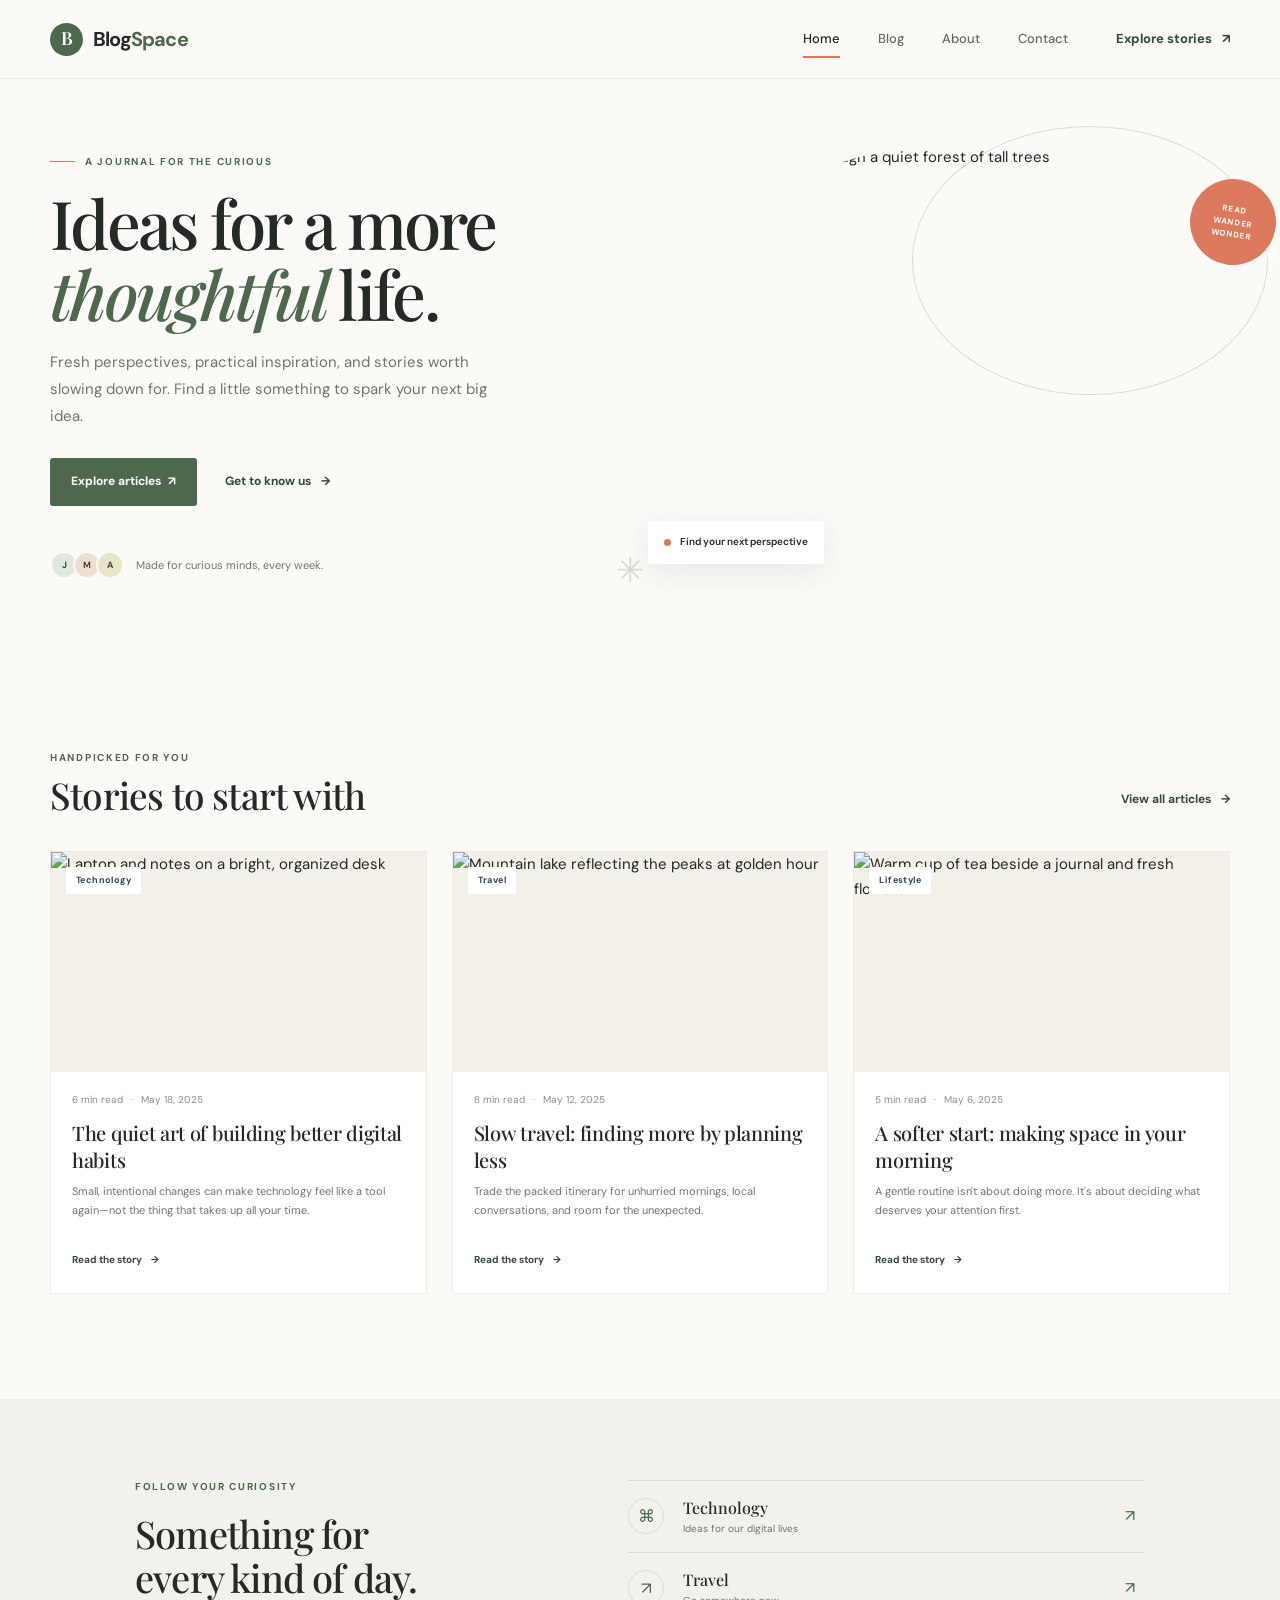
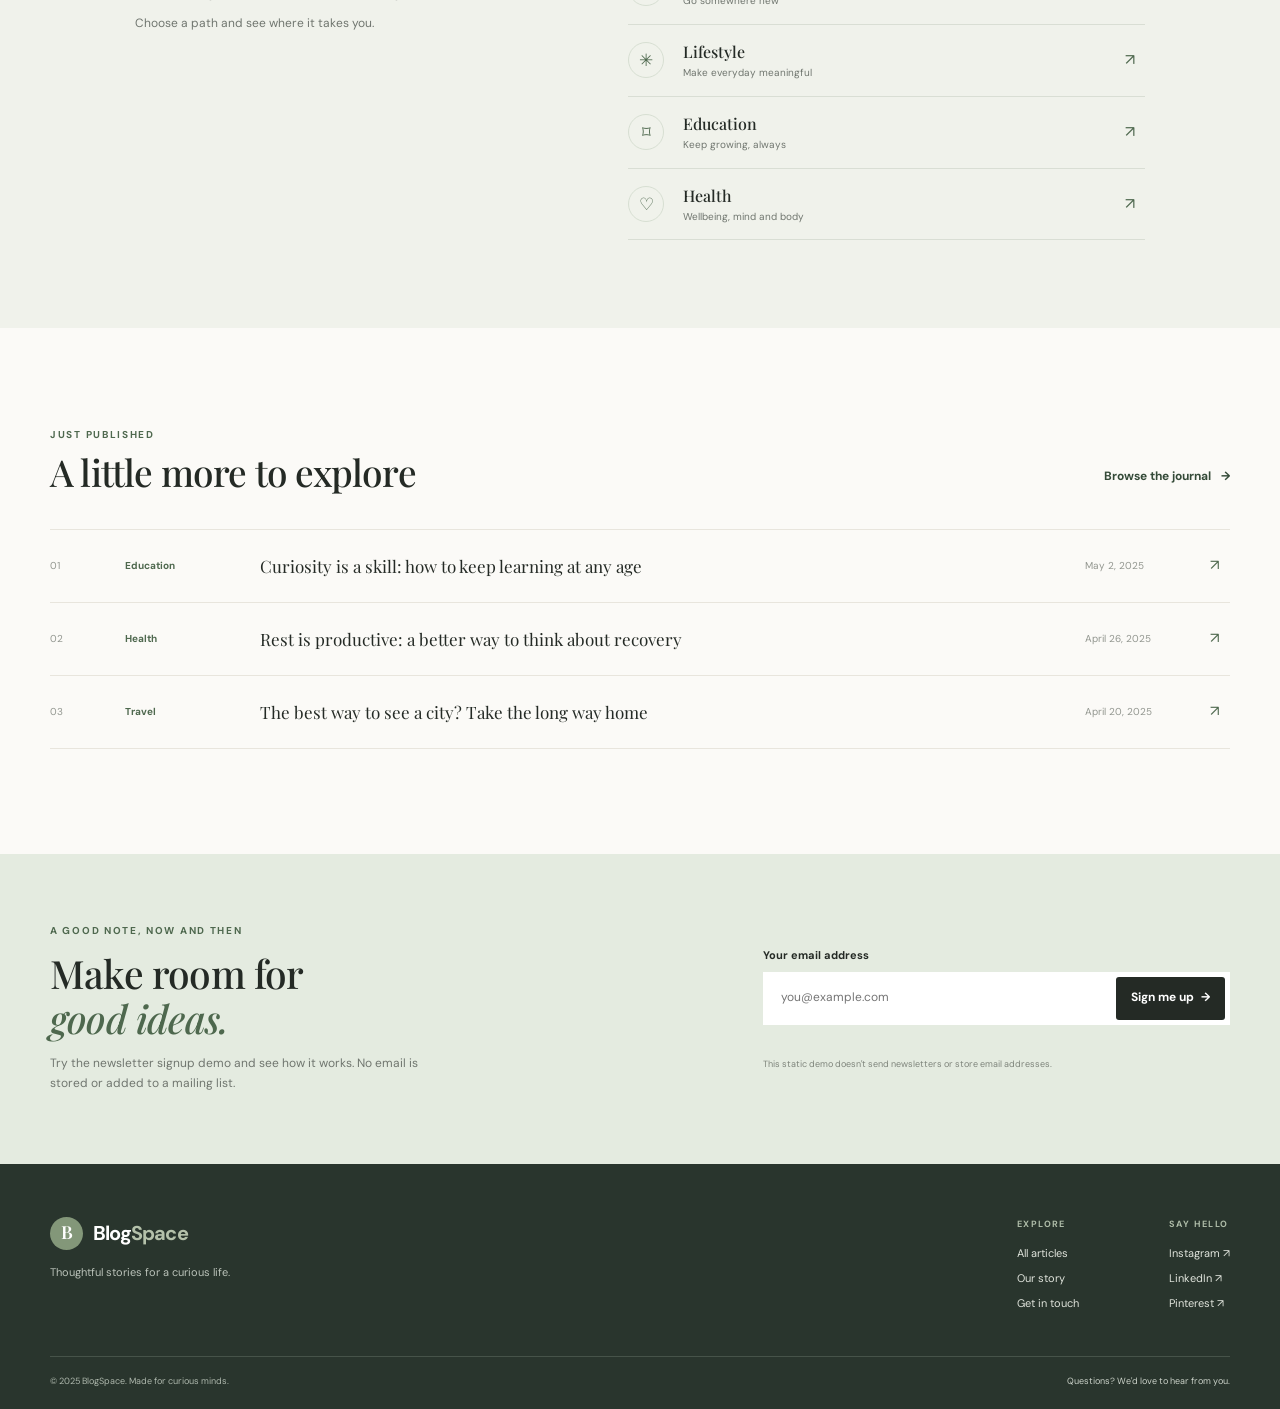
==== index.html @ 5f36a31c "Add files via upload" ====
<!DOCTYPE html>
<html lang="en">
<head>
  <meta charset="UTF-8">
  <meta name="viewport" content="width=device-width, initial-scale=1.0">
  <meta name="description" content="Thoughtful stories on technology, travel, wellbeing, and everyday life from BlogSpace.">
  <title>BlogSpace — Ideas for a curious life</title>
  <link rel="preconnect" href="https://fonts.googleapis.com">
  <link rel="preconnect" href="https://fonts.gstatic.com" crossorigin>
  <link href="https://fonts.googleapis.com/css2?family=DM+Sans:wght@400;500;600;700&family=Playfair+Display:wght@500;600;700&display=swap" rel="stylesheet">
  <link rel="stylesheet" href="style.css">
  <script src="script.js" defer></script>
</head>
<body>
  <a class="skip-link" href="#main-content">Skip to content</a>
  <header class="site-header">
    <div class="header-inner">
      <a class="brand" href="index.html" aria-label="BlogSpace home"><span class="brand-mark">B</span><span>Blog<span class="brand-accent">Space</span></span></a>
      <button class="menu-toggle" type="button" aria-expanded="false" aria-controls="primary-navigation" aria-label="Open navigation menu"><span></span><span></span><span></span></button>
      <nav class="primary-navigation" id="primary-navigation" aria-label="Main navigation">
        <a href="index.html" aria-current="page">Home</a><a href="blog.html">Blog</a><a href="about.html">About</a><a href="contact.html">Contact</a>
      </nav>
      <a class="header-cta" href="blog.html">Explore stories <span aria-hidden="true">↗</span></a>
    </div>
  </header>
  <main id="main-content">
    <section class="hero">
      <div class="hero-copy">
        <p class="eyebrow"><span class="eyebrow-line"></span> A journal for the curious</p>
        <h1>Ideas for a more <em>thoughtful</em> life.</h1>
        <p class="hero-description">Fresh perspectives, practical inspiration, and stories worth slowing down for. Find a little something to spark your next big idea.</p>
        <div class="hero-actions"><a class="button button-primary" href="blog.html">Explore articles <span aria-hidden="true">↗</span></a><a class="text-link" href="about.html">Get to know us <span aria-hidden="true">→</span></a></div>
        <div class="hero-note"><div class="avatar-stack" aria-hidden="true"><span>J</span><span>M</span><span>A</span></div><span>Made for curious minds, every week.</span></div>
      </div>
      <div class="hero-art">
        <img src="https://images.unsplash.com/photo-1441974231531-c6227db76b6e?auto=format&fit=crop&w=1100&q=85" alt="Sunlight filtering through a quiet forest of tall trees">
        <div class="hero-image-label"><span class="label-dot"></span> Find your next perspective</div>
        <div class="hero-stamp" aria-hidden="true">READ<br>WANDER<br>WONDER<span>✳</span></div>
      </div>
      <span class="hero-decoration" aria-hidden="true">✳</span>
    </section>

    <section class="section section-featured">
      <div class="section-heading"><div><p class="eyebrow">Handpicked for you</p><h2>Stories to start with</h2></div><a class="text-link" href="blog.html">View all articles <span aria-hidden="true">→</span></a></div>
      <div class="article-grid featured-grid">
        <article class="article-card">
          <a class="card-image" href="blog.html#small-steps"><img src="https://images.unsplash.com/photo-1498050108023-c5249f4df085?auto=format&fit=crop&w=900&q=80" alt="Laptop and notes on a bright, organized desk"><span class="category-tag">Technology</span></a>
          <div class="card-content"><p class="card-meta">6 min read <span>·</span> May 18, 2025</p><h3><a href="blog.html#small-steps">The quiet art of building better digital habits</a></h3><p>Small, intentional changes can make technology feel like a tool again—not the thing that takes up all your time.</p><a class="card-link" href="blog.html#small-steps">Read the story <span aria-hidden="true">→</span></a></div>
        </article>
        <article class="article-card">
          <a class="card-image" href="blog.html#slow-travel"><img src="https://images.unsplash.com/photo-1470770841072-f978cf4d019e?auto=format&fit=crop&w=900&q=80" alt="Mountain lake reflecting the peaks at golden hour"><span class="category-tag">Travel</span></a>
          <div class="card-content"><p class="card-meta">8 min read <span>·</span> May 12, 2025</p><h3><a href="blog.html#slow-travel">Slow travel: finding more by planning less</a></h3><p>Trade the packed itinerary for unhurried mornings, local conversations, and room for the unexpected.</p><a class="card-link" href="blog.html#slow-travel">Read the story <span aria-hidden="true">→</span></a></div>
        </article>
        <article class="article-card">
          <a class="card-image" href="blog.html#morning-ritual"><img src="https://images.unsplash.com/photo-1499209974431-9dddcece7f88?auto=format&fit=crop&w=900&q=80" alt="Warm cup of tea beside a journal and fresh flowers"><span class="category-tag">Lifestyle</span></a>
          <div class="card-content"><p class="card-meta">5 min read <span>·</span> May 6, 2025</p><h3><a href="blog.html#morning-ritual">A softer start: making space in your morning</a></h3><p>A gentle routine isn't about doing more. It's about deciding what deserves your attention first.</p><a class="card-link" href="blog.html#morning-ritual">Read the story <span aria-hidden="true">→</span></a></div>
        </article>
      </div>
    </section>

    <section class="category-band">
      <div class="category-band-inner"><div class="category-intro"><p class="eyebrow">Follow your curiosity</p><h2>Something for<br>every kind of day.</h2><p>Choose a path and see where it takes you.</p></div>
        <div class="category-list">
          <a href="blog.html?category=Technology" class="category-item"><span class="category-icon">⌘</span><span><strong>Technology</strong><small>Ideas for our digital lives</small></span><span class="category-arrow">↗</span></a>
          <a href="blog.html?category=Travel" class="category-item"><span class="category-icon">↗</span><span><strong>Travel</strong><small>Go somewhere new</small></span><span class="category-arrow">↗</span></a>
          <a href="blog.html?category=Lifestyle" class="category-item"><span class="category-icon">✳</span><span><strong>Lifestyle</strong><small>Make everyday meaningful</small></span><span class="category-arrow">↗</span></a>
          <a href="blog.html?category=Education" class="category-item"><span class="category-icon">⌑</span><span><strong>Education</strong><small>Keep growing, always</small></span><span class="category-arrow">↗</span></a>
          <a href="blog.html?category=Health" class="category-item"><span class="category-icon">♡</span><span><strong>Health</strong><small>Wellbeing, mind and body</small></span><span class="category-arrow">↗</span></a>
        </div>
      </div>
    </section>

    <section class="section section-recent">
      <div class="section-heading"><div><p class="eyebrow">Just published</p><h2>A little more to explore</h2></div><a class="text-link" href="blog.html">Browse the journal <span aria-hidden="true">→</span></a></div>
      <div class="recent-list">
        <a class="recent-row" href="blog.html#learning-anywhere"><span class="recent-number">01</span><span class="recent-category">Education</span><span class="recent-title">Curiosity is a skill: how to keep learning at any age</span><span class="recent-date">May 2, 2025</span><span class="recent-arrow">↗</span></a>
        <a class="recent-row" href="blog.html#rest-reset"><span class="recent-number">02</span><span class="recent-category">Health</span><span class="recent-title">Rest is productive: a better way to think about recovery</span><span class="recent-date">April 26, 2025</span><span class="recent-arrow">↗</span></a>
        <a class="recent-row" href="blog.html#city-walk"><span class="recent-number">03</span><span class="recent-category">Travel</span><span class="recent-title">The best way to see a city? Take the long way home</span><span class="recent-date">April 20, 2025</span><span class="recent-arrow">↗</span></a>
      </div>
    </section>

    <section class="newsletter-section">
      <div class="newsletter-copy"><p class="eyebrow">A good note, now and then</p><h2>Make room for<br><em>good ideas.</em></h2><p>Try the newsletter signup demo and see how it works. No email is stored or added to a mailing list.</p></div>
      <form class="newsletter-form" novalidate>
        <label for="newsletter-email">Your email address</label>
        <div class="newsletter-input-wrap"><input type="email" id="newsletter-email" name="email" placeholder="you@example.com" required autocomplete="email"><button class="button button-dark" type="submit">Sign me up <span aria-hidden="true">→</span></button></div>
        <p class="form-feedback" aria-live="polite"></p><small>This static demo doesn't send newsletters or store email addresses.</small>
      </form>
    </section>
  </main>
  <footer class="site-footer"><div class="footer-main"><div class="footer-brand"><a class="brand brand-light" href="index.html"><span class="brand-mark">B</span><span>Blog<span class="brand-accent">Space</span></span></a><p>Thoughtful stories for a curious life.</p></div><div class="footer-links"><div><h2>Explore</h2><a href="blog.html">All articles</a><a href="about.html">Our story</a><a href="contact.html">Get in touch</a></div><div><h2>Say hello</h2><a href="https://www.instagram.com/" target="_blank" rel="noopener noreferrer">Instagram ↗</a><a href="https://www.linkedin.com/" target="_blank" rel="noopener noreferrer">LinkedIn ↗</a><a href="https://www.pinterest.com/" target="_blank" rel="noopener noreferrer">Pinterest ↗</a></div></div></div><div class="footer-bottom"><span>© 2025 BlogSpace. Made for curious minds.</span><a href="contact.html">Questions? We'd love to hear from you.</a></div></footer>
</body>
</html>
---- style.css ----
/* BlogSpace editorial design system */
:root {
  --ink: #242a25;
  --muted: #70766f;
  --paper: #fbfaf7;
  --cream: #f3f0e9;
  --sage: #dfe8dc;
  --green: #4e684e;
  --green-dark: #344a38;
  --coral: #dd795d;
  --line: #e8e5dd;
  --serif: "Playfair Display", Georgia, serif;
  --sans: "DM Sans", Arial, sans-serif;
  --content: 1180px;
}

* { box-sizing: border-box; }
html { scroll-behavior: smooth; scroll-padding-top: 90px; }
body { margin: 0; background: var(--paper); color: var(--ink); font-family: var(--sans); font-size: 15px; line-height: 1.65; -webkit-font-smoothing: antialiased; }
img { display: block; max-width: 100%; }
a { color: inherit; text-decoration: none; }
button, input, textarea { font: inherit; }
button, a { -webkit-tap-highlight-color: transparent; }
a:focus-visible, button:focus-visible, input:focus-visible, textarea:focus-visible { outline: 3px solid #d88668; outline-offset: 4px; }
.skip-link { position: absolute; z-index: 20; top: 8px; left: 8px; padding: 10px 14px; transform: translateY(-160%); border-radius: 4px; background: var(--ink); color: #fff; }
.skip-link:focus { transform: translateY(0); }
.visually-hidden { position: absolute; width: 1px; height: 1px; padding: 0; margin: -1px; overflow: hidden; clip: rect(0,0,0,0); white-space: nowrap; border: 0; }

.site-header { position: sticky; z-index: 10; top: 0; border-bottom: 1px solid rgba(36,42,37,.07); background: rgba(251,250,247,.96); backdrop-filter: blur(12px); }
.header-inner { width: min(var(--content), calc(100% - 64px)); height: 78px; margin: auto; display: flex; align-items: center; justify-content: space-between; }
.brand { display: inline-flex; align-items: center; gap: 10px; font-size: 20px; font-weight: 700; letter-spacing: -.8px; }
.brand-mark { display: grid; width: 33px; height: 33px; place-items: center; border-radius: 50%; background: var(--green); color: #fff; font-family: var(--serif); font-size: 18px; font-weight: 600; }
.brand-accent { color: var(--green); }
.primary-navigation { display: flex; align-items: center; gap: 38px; margin-left: auto; margin-right: 48px; }
.primary-navigation a { position: relative; padding: 8px 0; color: #656a64; font-size: 13px; font-weight: 500; transition: color .2s ease; }
.primary-navigation a:hover, .primary-navigation a[aria-current="page"] { color: var(--ink); }
.primary-navigation a[aria-current="page"]::after { position: absolute; right: 0; bottom: 0; left: 0; height: 2px; background: var(--coral); content: ""; }
.header-cta { color: var(--green-dark); font-size: 13px; font-weight: 700; }
.header-cta span, .text-link span, .button span, .card-link span { display: inline-block; margin-left: 7px; transition: transform .2s ease; }
.header-cta:hover span, .text-link:hover span, .button:hover span, .card-link:hover span { transform: translate(3px,-2px); }
.menu-toggle { display: none; }

.hero { position: relative; display: grid; grid-template-columns: 1fr 1fr; align-items: center; gap: 6%; width: min(1280px, calc(100% - 64px)); min-height: 590px; margin: 0 auto; padding: 62px 0 76px; }
.hero-copy { position: relative; z-index: 1; max-width: 570px; padding-left: max(0px, calc((100vw - var(--content))/2 - 32px)); }
.eyebrow { display: flex; align-items: center; gap: 10px; margin: 0 0 18px; color: var(--green); font-size: 10px; font-weight: 700; letter-spacing: 1.7px; line-height: 1.4; text-transform: uppercase; }
.eyebrow-line { width: 25px; height: 1px; background: var(--coral); }
h1, h2, h3, p { margin-top: 0; }
h1, h2, h3 { font-family: var(--serif); font-weight: 500; }
.hero h1, .page-hero h1 { max-width: 600px; margin: 0 0 20px; font-size: clamp(48px, 5.25vw, 72px); letter-spacing: -2.7px; line-height: 1.06; }
h1 em, h2 em { color: var(--green); font-weight: 500; }
.hero-description { max-width: 440px; margin-bottom: 28px; color: var(--muted); font-size: 15px; line-height: 1.8; }
.hero-actions { display: flex; align-items: center; gap: 28px; }
.button { display: inline-flex; min-height: 48px; align-items: center; justify-content: center; padding: 0 21px; border: 0; border-radius: 3px; cursor: pointer; font-size: 12px; font-weight: 700; transition: background .2s ease, transform .2s ease; }
.button:hover { transform: translateY(-2px); }
.button-primary { background: var(--green); color: #fff; }
.button-primary:hover { background: var(--green-dark); }
.button-dark { background: var(--ink); color: #fff; }
.button-dark:hover { background: var(--green-dark); }
.text-link, .card-link { color: var(--green-dark); font-size: 12px; font-weight: 700; }
.hero-note { display: flex; align-items: center; gap: 12px; margin-top: 45px; color: var(--muted); font-size: 11px; }
.avatar-stack { display: flex; padding-left: 5px; }
.avatar-stack span { display: grid; width: 28px; height: 28px; margin-left: -5px; place-items: center; border: 2px solid var(--paper); border-radius: 50%; background: var(--sage); color: var(--green-dark); font-size: 9px; font-weight: 700; }
.avatar-stack span:nth-child(2) { background: #f1ded3; }.avatar-stack span:nth-child(3) { background: #e8e5c8; }
.hero-art { position: relative; height: 445px; }
.hero-art > img { width: 100%; height: 100%; border-radius: 48% 48% 3px 3px; object-fit: cover; }
.hero-art::before { position: absolute; z-index: -1; top: -19px; right: -20px; width: 62%; height: 60%; border: 1px solid #d9ddce; border-radius: 50%; content: ""; }
.hero-image-label { position: absolute; bottom: 26px; left: -28px; display: flex; align-items: center; gap: 9px; padding: 13px 16px; background: #fff; box-shadow: 0 8px 30px rgba(36,42,37,.09); font-size: 10px; font-weight: 600; }
.label-dot { width: 7px; height: 7px; border-radius: 50%; background: var(--coral); }
.hero-stamp { position: absolute; top: 34px; right: -28px; display: grid; width: 86px; height: 86px; place-content: center; transform: rotate(9deg); border-radius: 50%; background: var(--coral); color: #fff; font-size: 8px; font-weight: 700; letter-spacing: .7px; line-height: 1.6; text-align: center; }
.hero-stamp span { position: absolute; right: -6px; bottom: 3px; font-size: 17px; }
.hero-decoration { position: absolute; bottom: 70px; left: 48%; color: #d5dbce; font-size: 34px; }

.section { width: min(var(--content), calc(100% - 64px)); margin: auto; }
.section-featured { padding: 82px 0 105px; }
.section-heading { display: flex; align-items: end; justify-content: space-between; gap: 25px; margin-bottom: 34px; }
.section-heading .eyebrow { margin-bottom: 8px; }
.section-heading h2, .blog-toolbar h2 { margin-bottom: 0; font-size: 37px; letter-spacing: -.8px; line-height: 1.2; }
.section-heading > .text-link { margin-bottom: 8px; }
.article-grid { display: grid; grid-template-columns: repeat(3, minmax(0,1fr)); gap: 25px; }
.article-card { min-width: 0; overflow: hidden; border: 1px solid #eeece5; background: #fff; transition: transform .25s ease, box-shadow .25s ease; }
.article-card:hover { transform: translateY(-5px); box-shadow: 0 16px 38px rgba(36,42,37,.08); }
.card-image { position: relative; display: block; height: 220px; overflow: hidden; background: var(--cream); }
.card-image img { width: 100%; height: 100%; object-fit: cover; transition: transform .5s ease; }
.article-card:hover .card-image img { transform: scale(1.035); }
.category-tag { position: absolute; top: 15px; left: 15px; padding: 6px 10px; background: #fff; color: var(--green-dark); font-size: 9px; font-weight: 700; letter-spacing: .4px; }
.card-content { padding: 20px 21px 22px; }
.card-meta { margin-bottom: 10px; color: #888d85; font-size: 10px; }
.card-meta span { padding: 0 5px; color: var(--coral); }
.card-content h3 { margin-bottom: 9px; font-size: 20px; letter-spacing: -.3px; line-height: 1.36; }
.card-content h3 a:hover { color: var(--green); }
.card-content > p:not(.card-meta):not(.author-line) { min-height: 49px; margin-bottom: 15px; color: var(--muted); font-size: 11px; line-height: 1.7; }
.card-link { font-size: 10px; }
.author-line { margin: -5px 0 13px; color: #767b74; font-size: 10px; }

.category-band { padding: 81px 0 88px; background: #f0f2eb; }
.category-band-inner { display: grid; grid-template-columns: .85fr 1.15fr; gap: 11%; width: min(1010px, calc(100% - 64px)); margin: auto; }
.category-intro h2 { margin: 0 0 13px; font-size: 38px; letter-spacing: -.8px; line-height: 1.17; }
.category-intro > p:last-child { color: var(--muted); font-size: 12px; }
.category-list { border-top: 1px solid #d9ded4; }
.category-item { display: grid; grid-template-columns: 42px 1fr 20px; align-items: center; gap: 13px; padding: 14px 0; border-bottom: 1px solid #d9ded4; transition: padding .2s ease; }
.category-item:hover { padding-right: 5px; padding-left: 5px; }
.category-icon { display: grid; width: 36px; height: 36px; place-items: center; border: 1px solid #d7dfd2; border-radius: 50%; color: var(--green); font-size: 17px; }
.category-item strong, .category-item small { display: block; }
.category-item strong { font-family: var(--serif); font-size: 16px; font-weight: 500; }
.category-item small { color: var(--muted); font-size: 10px; }
.category-arrow { color: var(--green); font-size: 16px; }

.section-recent { padding: 100px 0 105px; }
.recent-list { border-top: 1px solid var(--line); }
.recent-row { display: grid; grid-template-columns: 55px 115px 1fr 105px 20px; align-items: center; gap: 20px; min-height: 73px; border-bottom: 1px solid var(--line); transition: padding .2s ease; }
.recent-row:hover { padding-right: 7px; padding-left: 7px; }
.recent-number, .recent-date { color: #92968f; font-size: 10px; }
.recent-category { color: var(--green); font-size: 10px; font-weight: 700; }
.recent-title { font-family: var(--serif); font-size: 17px; }
.recent-arrow { color: var(--green); }
.newsletter-section { display: grid; grid-template-columns: 1fr .8fr; align-items: center; gap: 11%; padding: 70px max(calc((100% - var(--content))/2), 32px); background: #e4ebe0; }
.newsletter-copy .eyebrow { margin-bottom: 13px; }
.newsletter-copy h2 { margin: 0 0 12px; font-size: 39px; letter-spacing: -.8px; line-height: 1.17; }
.newsletter-copy > p:last-child { max-width: 390px; margin-bottom: 0; color: var(--muted); font-size: 12px; }
.newsletter-form label { display: block; margin-bottom: 8px; font-size: 11px; font-weight: 700; }
.newsletter-input-wrap { display: flex; padding: 5px; background: #fff; }
.newsletter-input-wrap input { min-width: 0; flex: 1; padding: 0 13px; border: 0; outline: 0; background: transparent; color: var(--ink); font-size: 12px; }
.newsletter-input-wrap input:focus-visible { outline: 2px solid var(--coral); outline-offset: -3px; }
.newsletter-input-wrap .button { flex: 0 0 auto; min-height: 43px; padding: 0 15px; }
.newsletter-form > small { display: block; margin-top: 9px; color: #7e847b; font-size: 9px; }
.form-feedback { min-height: 1.4em; margin: 8px 0 0; color: var(--green-dark); font-size: 11px; }
.form-feedback.is-error { color: #a34235; }

.site-footer { padding: 53px max(calc((100% - var(--content))/2), 32px) 20px; background: #29352d; color: #fff; }
.footer-main { display: flex; justify-content: space-between; gap: 40px; padding-bottom: 44px; }
.brand-light { color: #fff; }
.brand-light .brand-mark { background: #839779; }
.brand-light .brand-accent { color: #b4c1aa; }
.footer-brand > p { margin: 13px 0 0; color: #bac2b9; font-size: 11px; }
.footer-links { display: flex; gap: 90px; }
.footer-links h2 { margin: 0 0 12px; color: #aebca8; font-family: var(--sans); font-size: 9px; font-weight: 700; letter-spacing: 1.4px; text-transform: uppercase; }
.footer-links a { display: block; margin-top: 7px; color: #e0e4dc; font-size: 11px; }
.footer-links a:hover, .footer-bottom a:hover { color: #c6d4bd; }
.footer-bottom { display: flex; justify-content: space-between; gap: 20px; padding-top: 17px; border-top: 1px solid #465349; color: #aeb8ad; font-size: 9px; }
.footer-bottom a { color: #cbd2c9; }

.page-hero { display: flex; align-items: center; justify-content: space-between; gap: 45px; width: min(var(--content), calc(100% - 64px)); min-height: 310px; margin: auto; padding: 52px 0; }
.page-hero-copy { max-width: 710px; }
.page-hero h1 { max-width: 740px; margin-bottom: 13px; font-size: clamp(43px, 5vw, 64px); }
.page-hero-copy > p:last-child { max-width: 570px; margin-bottom: 0; color: var(--muted); font-size: 14px; }
.page-hero-aside { display: flex; align-items: center; gap: 17px; padding-right: 25px; color: var(--green-dark); font-family: var(--serif); font-size: 15px; line-height: 1.35; }
.page-hero-mark { color: var(--coral); font-size: 54px; }
.blog-hero { min-height: 310px; background: radial-gradient(ellipse at 92% 20%, rgba(223,232,220,.85), transparent 40%); }
.blog-section { padding-bottom: 100px; }
.blog-toolbar { display: flex; align-items: end; justify-content: space-between; gap: 24px; margin-bottom: 25px; }
.blog-toolbar .eyebrow { margin-bottom: 7px; }
.search-field { display: flex; width: min(300px, 40%); height: 44px; align-items: center; gap: 8px; padding: 0 12px; border: 1px solid #e2e0d9; background: #fff; }
.search-icon { color: var(--green); font-size: 21px; }
.search-field input { width: 100%; min-width: 0; border: 0; outline: 0; background: transparent; font-size: 11px; }
.search-shortcut { color: #a1a59f; font-size: 12px; }
.filter-list { display: flex; flex-wrap: wrap; gap: 8px; margin-bottom: 16px; }
.filter-button { padding: 8px 14px; border: 1px solid #e5e3dc; border-radius: 30px; background: transparent; color: #626860; cursor: pointer; font-size: 10px; transition: all .2s ease; }
.filter-button:hover { border-color: var(--green); color: var(--green-dark); }
.filter-button.is-active { border-color: var(--green); background: var(--green); color: #fff; }
.filter-button span { margin-left: 4px; opacity: .7; }
.results-count { margin-bottom: 20px; color: #868b83; font-size: 10px; }
.blog-grid { row-gap: 25px; }
.blog-grid .card-image { height: 205px; }
.blog-grid .card-content { min-height: 248px; }
.empty-state { padding: 70px 20px 90px; text-align: center; }
.empty-state > span { color: var(--green); font-size: 38px; }
.empty-state h3 { margin: 8px 0; font-size: 28px; }
.empty-state p { margin-bottom: 22px; color: var(--muted); font-size: 12px; }
.article-dialog { position: relative; width: min(620px, calc(100% - 32px)); max-height: min(90vh, 760px); padding: 0; overflow: auto; border: 0; background: var(--paper); color: var(--ink); box-shadow: 0 24px 80px rgba(20,30,20,.25); }
.article-dialog::backdrop { background: rgba(28,36,29,.68); backdrop-filter: blur(3px); }
.dialog-close { position: absolute; z-index: 1; top: 13px; right: 13px; display: grid; width: 36px; height: 36px; place-items: center; border: 0; border-radius: 50%; background: #fff; color: var(--ink); cursor: pointer; font-size: 24px; line-height: 1; }
.dialog-image { width: 100%; height: 250px; background: var(--cream); object-fit: cover; }
.dialog-copy { padding: 28px 34px 34px; }
.dialog-copy .eyebrow { margin-bottom: 7px; }
.dialog-copy h2 { margin: 0 0 14px; font-size: 32px; line-height: 1.2; }
.dialog-description { color: var(--muted); font-size: 13px; line-height: 1.8; }
.dialog-author { margin-bottom: 13px; color: var(--green-dark); font-size: 10px; font-weight: 700; }
.dialog-note { margin: 0; padding-top: 13px; border-top: 1px solid var(--line); color: #868b83; font-size: 10px; }

.about-hero { min-height: 445px; }
.about-hero .page-hero-copy { flex: 1; }
.about-hero h1 { max-width: 550px; }
.about-hero-image { position: relative; width: 41%; height: 295px; flex: 0 0 41%; }
.about-hero-image img, .team-image img { width: 100%; height: 100%; object-fit: cover; }
.about-hero-image img { border-radius: 46% 46% 2px 2px; }
.image-caption { position: absolute; right: -20px; bottom: 18px; padding: 12px 15px; background: #fff; box-shadow: 0 8px 30px rgba(36,42,37,.1); color: var(--muted); font-size: 9px; }
.mission-section { display: grid; grid-template-columns: .85fr 1.15fr; gap: 12%; padding-top: 83px; padding-bottom: 100px; }
.mission-intro h2 { font-size: 43px; letter-spacing: -1px; line-height: 1.16; }
.mission-copy { max-width: 580px; }
.mission-copy p { color: var(--muted); font-size: 12px; line-height: 1.9; }
.mission-copy .lead-copy { color: var(--ink); font-family: var(--serif); font-size: 21px; line-height: 1.6; }
.mission-copy .button { margin-top: 8px; }
.topics-section { background: #f0f2eb; }
.topics-inner { padding-top: 78px; padding-bottom: 84px; }
.heading-note { margin: 0 0 4px; color: var(--muted); font-size: 11px; }
.topic-grid { display: grid; grid-template-columns: repeat(3, minmax(0,1fr)); gap: 12px; }
.topic-card { min-height: 192px; padding: 23px; border: 1px solid #e1e4db; background: rgba(255,255,255,.43); }
.topic-card > span { color: var(--green); font-size: 8px; font-weight: 700; letter-spacing: 1px; }
.topic-card h3 { margin: 16px 0 7px; font-size: 23px; }
.topic-card p { min-height: 52px; margin-bottom: 13px; color: var(--muted); font-size: 10px; line-height: 1.65; }
.topic-card a { color: var(--green-dark); font-size: 9px; font-weight: 700; }
.topic-card a span { margin-left: 5px; }
.team-section { display: grid; grid-template-columns: 1fr .9fr; align-items: center; gap: 9%; padding-top: 100px; padding-bottom: 100px; }
.team-image { height: 325px; }
.team-image img { border-radius: 2px; }
.team-copy h2 { max-width: 400px; margin: 0 0 15px; font-size: 38px; letter-spacing: -.7px; line-height: 1.2; }
.team-copy > p:not(.eyebrow) { color: var(--muted); font-size: 11px; line-height: 1.8; }
.team-copy .text-link { display: inline-block; margin-top: 7px; }
.about-cta { padding: 69px 20px 75px; background: #e4ebe0; text-align: center; }
.about-cta .eyebrow { justify-content: center; }
.about-cta h2 { margin: 0 0 23px; font-size: 36px; }

.contact-hero { min-height: 325px; background: radial-gradient(ellipse at 96% 10%, rgba(223,232,220,.8), transparent 35%); }
.contact-hero .page-hero-copy { max-width: 700px; }
.contact-hero h1 { font-size: clamp(43px, 5vw, 62px); }
.contact-hero-art { display: grid; width: 148px; height: 148px; flex: 0 0 148px; align-content: center; justify-items: center; transform: rotate(8deg); border-radius: 50%; background: var(--coral); color: #fff; }
.contact-hero-art span { font-size: 40px; line-height: 1; }
.contact-hero-art small { margin-top: 5px; font-size: 9px; font-weight: 700; letter-spacing: 2px; line-height: 1.4; text-align: center; }
.contact-layout { display: grid; grid-template-columns: 1.3fr .7fr; gap: 11%; padding-top: 42px; padding-bottom: 105px; }
.contact-form-column > .eyebrow { margin-bottom: 8px; }
.contact-form-column h2 { margin-bottom: 8px; font-size: 34px; }
.contact-intro { margin-bottom: 28px; color: var(--muted); font-size: 11px; }
.contact-form { max-width: 670px; }
.form-row { display: grid; grid-template-columns: 1fr 1fr; gap: 18px; }
.form-field { margin-bottom: 17px; }
.form-field label { display: block; margin-bottom: 6px; font-size: 10px; font-weight: 700; }
.form-field label span { color: var(--coral); }
.form-field input, .form-field textarea { width: 100%; border: 1px solid #e3e1da; border-radius: 0; background: #fff; color: var(--ink); font-size: 11px; }
.form-field input { height: 43px; padding: 0 11px; }
.form-field textarea { min-height: 135px; padding: 11px; resize: vertical; }
.form-field input[aria-invalid="true"], .form-field textarea[aria-invalid="true"] { border-color: #b64d3d; }
.field-error { display: block; min-height: 1.2em; margin-top: 3px; color: #a34235; font-size: 9px; }
.contact-form .button { margin-top: 2px; }
.form-disclaimer { margin: 9px 0 0; color: #898e86; font-size: 9px; }
.contact-details { align-self: start; margin-top: 9px; padding: 30px; background: #f0f2eb; }
.contact-details-top { padding-bottom: 16px; }
.contact-symbol { color: var(--coral); font-size: 24px; }
.contact-details-top h2 { margin: 5px 0 10px; font-size: 27px; line-height: 1.25; }
.contact-details-top p { margin-bottom: 0; color: var(--muted); font-size: 10px; }
.contact-detail-item { padding: 16px 0; border-top: 1px solid #d9ded4; }
.contact-detail-item > span { display: block; margin-bottom: 4px; color: var(--green); font-size: 8px; font-weight: 700; letter-spacing: 1px; }
.contact-detail-item a, .contact-detail-item p { margin: 0; font-size: 11px; font-weight: 600; }
.contact-detail-item small { display: block; margin-top: 3px; color: #858a82; font-size: 9px; }

@media (max-width: 900px) {
  .header-inner, .section, .page-hero { width: min(100% - 48px, var(--content)); }
  .primary-navigation { gap: 23px; margin-right: 26px; }
  .hero { width: calc(100% - 48px); min-height: 525px; gap: 4%; }
  .hero-copy { padding-left: 0; }
  .hero h1 { font-size: 55px; }
  .hero-art { height: 380px; }
  .hero-art::before { right: -4px; }
  .hero-stamp { right: -4px; }
  .category-band-inner { width: calc(100% - 64px); gap: 7%; }
  .recent-row { grid-template-columns: 36px 85px 1fr 90px 16px; gap: 13px; }
  .recent-title { font-size: 15px; }
  .newsletter-section { gap: 6%; }
  .footer-links { gap: 50px; }
  .contact-layout { gap: 7%; }
}
@media (max-width: 680px) {
  html { scroll-padding-top: 72px; }
  .header-inner { width: calc(100% - 40px); height: 68px; }
  .brand { font-size: 18px; }
  .brand-mark { width: 30px; height: 30px; }
  .menu-toggle { display: flex; width: 40px; height: 40px; flex-direction: column; align-items: center; justify-content: center; gap: 5px; margin-left: auto; border: 1px solid var(--line); background: transparent; cursor: pointer; }
  .menu-toggle span { width: 17px; height: 1.5px; background: var(--ink); transition: transform .2s ease, opacity .2s ease; }
  .menu-toggle[aria-expanded="true"] span:first-child { transform: translateY(6.5px) rotate(45deg); }
  .menu-toggle[aria-expanded="true"] span:nth-child(2) { opacity: 0; }
  .menu-toggle[aria-expanded="true"] span:last-child { transform: translateY(-6.5px) rotate(-45deg); }
  .primary-navigation { position: absolute; top: 67px; right: 0; left: 0; display: none; flex-direction: column; align-items: stretch; gap: 0; margin: 0; padding: 8px 20px 17px; border-bottom: 1px solid var(--line); background: var(--paper); box-shadow: 0 10px 16px rgba(36,42,37,.05); }
  .primary-navigation.is-open { display: flex; }
  .primary-navigation a { padding: 12px 0; border-bottom: 1px solid var(--line); }
  .primary-navigation a:last-child { border-bottom: 0; }
  .primary-navigation a[aria-current="page"]::after { display: none; }
  .header-cta { display: none; }
  .hero { grid-template-columns: 1fr; width: calc(100% - 40px); gap: 38px; padding: 54px 0 65px; }
  .hero h1 { max-width: 480px; font-size: clamp(45px, 12vw, 63px); letter-spacing: -2px; }
  .hero-description { font-size: 13px; }
  .hero-note { margin-top: 28px; }
  .hero-art { width: 88%; height: 325px; margin: 0 auto; }
  .hero-art::before { right: -12px; }
  .hero-image-label { left: -15px; }
  .hero-stamp { right: -19px; width: 76px; height: 76px; }
  .hero-decoration { display: none; }
  .section, .page-hero { width: calc(100% - 40px); }
  .section-featured, .section-recent { padding: 66px 0 72px; }
  .section-heading { align-items: start; flex-direction: column; gap: 14px; margin-bottom: 23px; }
  .section-heading h2, .blog-toolbar h2 { font-size: 31px; }
  .article-grid { grid-template-columns: 1fr; gap: 17px; }
  .card-image { height: 235px; }
  .card-content { padding: 18px; }
  .card-content h3 { font-size: 21px; }
  .card-content > p:not(.card-meta):not(.author-line) { min-height: 0; }
  .category-band { padding: 60px 0; }
  .category-band-inner { grid-template-columns: 1fr; gap: 25px; width: calc(100% - 40px); }
  .category-intro h2 { font-size: 34px; }
  .recent-row { grid-template-columns: 28px 1fr 18px; gap: 6px 10px; padding: 14px 0; }
  .recent-number { grid-row: span 2; }
  .recent-category { grid-column: 2; grid-row: 1; }
  .recent-title { grid-column: 2; grid-row: 2; font-size: 16px; }
  .recent-date { display: none; }
  .recent-arrow { grid-column: 3; grid-row: 1 / span 2; }
  .newsletter-section { grid-template-columns: 1fr; gap: 25px; padding: 52px 20px; }
  .newsletter-copy h2 { font-size: 35px; }
  .newsletter-input-wrap { align-items: stretch; flex-direction: column; gap: 6px; padding: 6px; }
  .newsletter-input-wrap input { height: 43px; }
  .newsletter-input-wrap .button { width: 100%; }
  .site-footer { padding: 42px 20px 18px; }
  .footer-main { flex-direction: column; gap: 31px; padding-bottom: 28px; }
  .footer-links { justify-content: flex-start; gap: 60px; }
  .footer-bottom { flex-direction: column; gap: 7px; }
  .page-hero { min-height: 0; align-items: flex-start; padding: 55px 0 49px; }
  .page-hero h1 { font-size: clamp(42px, 11vw, 57px); letter-spacing: -1.8px; }
  .page-hero-copy > p:last-child { font-size: 12px; }
  .page-hero-aside { display: none; }
  .blog-hero { min-height: 0; }
  .blog-section { padding-bottom: 65px; }
  .blog-toolbar { align-items: stretch; flex-direction: column; gap: 17px; }
  .search-field { width: 100%; }
  .filter-list { gap: 7px; }
  .filter-button { padding: 7px 11px; font-size: 9px; }
  .blog-grid .card-image { height: 225px; }
  .blog-grid .card-content { min-height: 0; }
  .dialog-image { height: 190px; }
  .dialog-copy { padding: 22px; }
  .dialog-copy h2 { font-size: 26px; }
  .about-hero { flex-direction: column; gap: 30px; padding-bottom: 38px; }
  .about-hero-image { width: 87%; height: 260px; align-self: center; flex-basis: auto; }
  .image-caption { right: -13px; }
  .mission-section { grid-template-columns: 1fr; gap: 8px; padding-top: 52px; padding-bottom: 66px; }
  .mission-intro h2 { font-size: 37px; }
  .mission-copy .lead-copy { font-size: 19px; }
  .topics-inner { padding-top: 59px; padding-bottom: 62px; }
  .heading-note { font-size: 10px; }
  .topic-grid { grid-template-columns: 1fr; gap: 9px; }
  .topic-card { min-height: 0; padding: 19px; }
  .topic-card h3 { margin-top: 10px; }
  .topic-card p { min-height: 0; }
  .team-section { grid-template-columns: 1fr; gap: 28px; padding-top: 65px; padding-bottom: 66px; }
  .team-image { height: 245px; }
  .team-copy h2 { font-size: 34px; }
  .about-cta { padding: 54px 20px 58px; }
  .about-cta h2 { font-size: 30px; }
  .contact-hero { padding-bottom: 44px; }
  .contact-hero-art { display: none; }
  .contact-layout { grid-template-columns: 1fr; gap: 40px; padding-top: 20px; padding-bottom: 67px; }
  .contact-form-column h2 { font-size: 31px; }
  .form-row { grid-template-columns: 1fr; gap: 0; }
  .contact-details { padding: 24px; }
}
@media (prefers-reduced-motion: reduce) {
  *, *::before, *::after { scroll-behavior: auto !important; animation-duration: .01ms !important; animation-iteration-count: 1 !important; transition-duration: .01ms !important; }
}
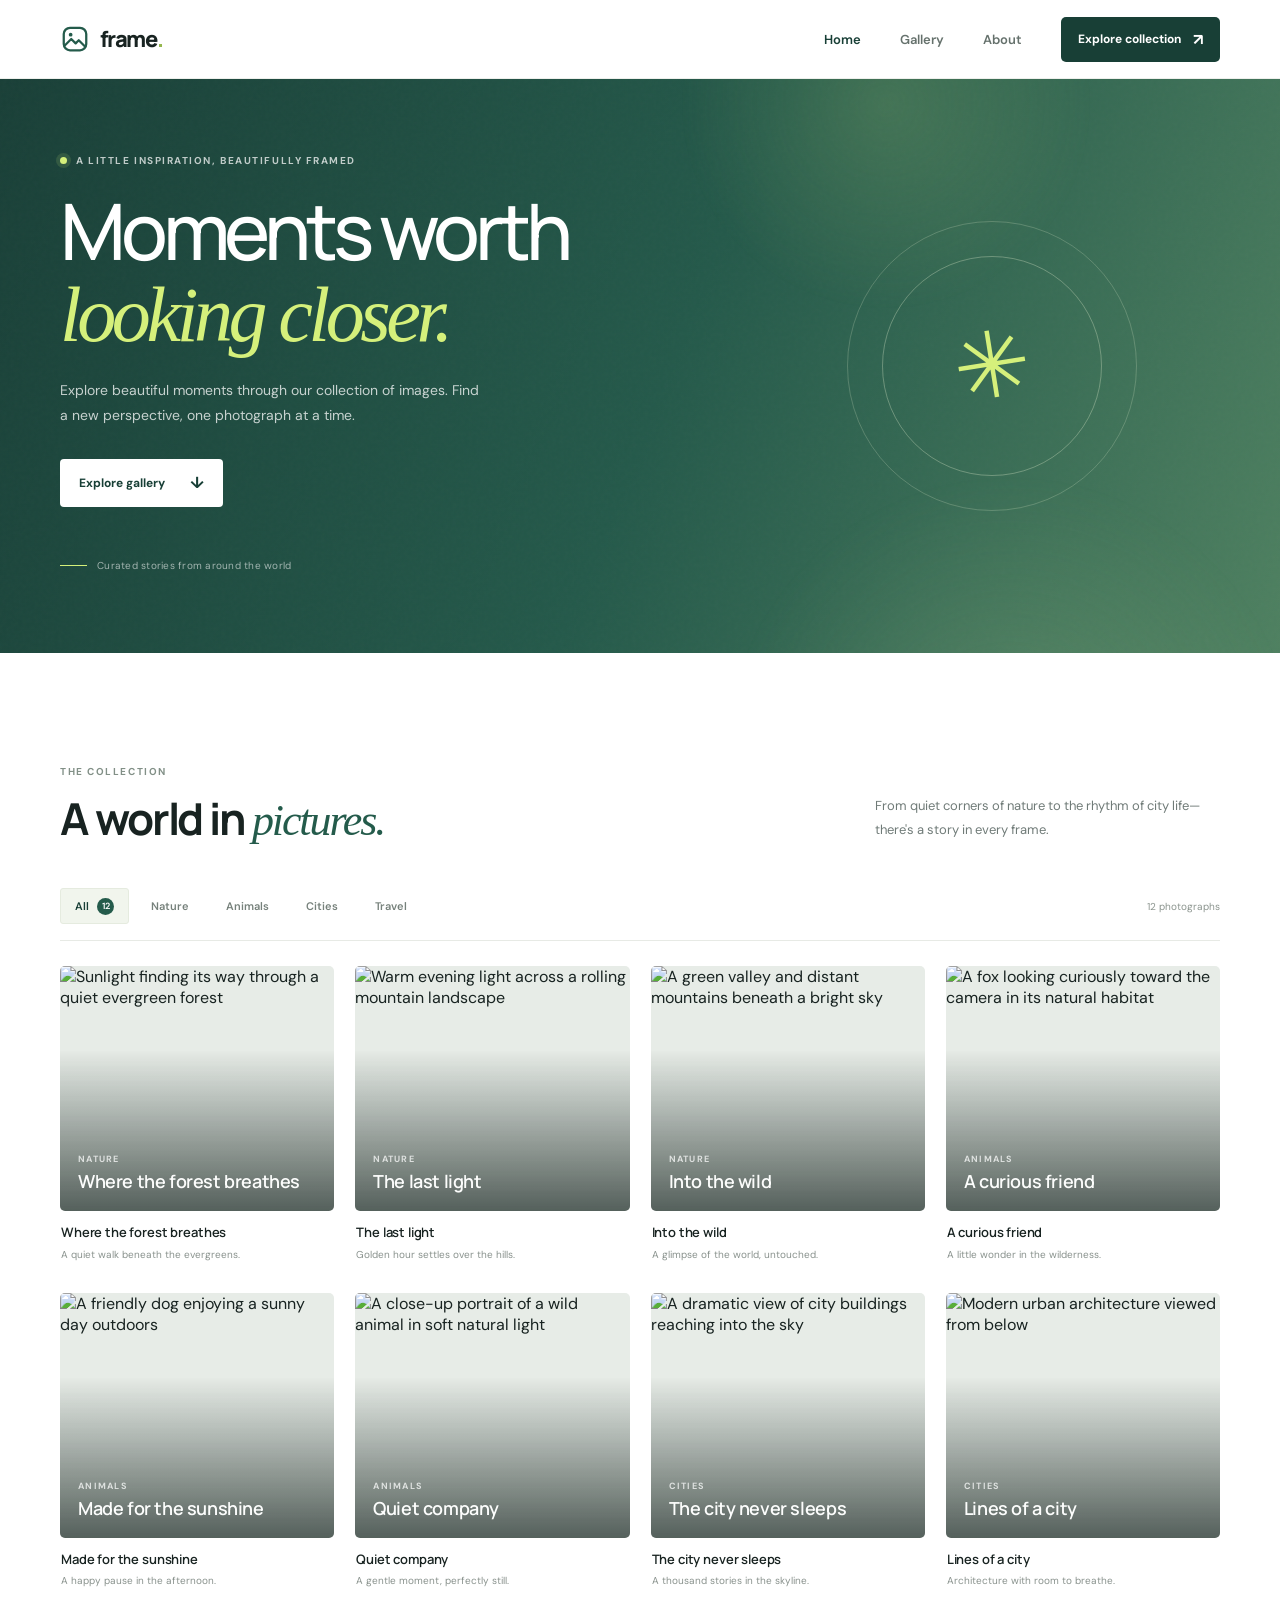
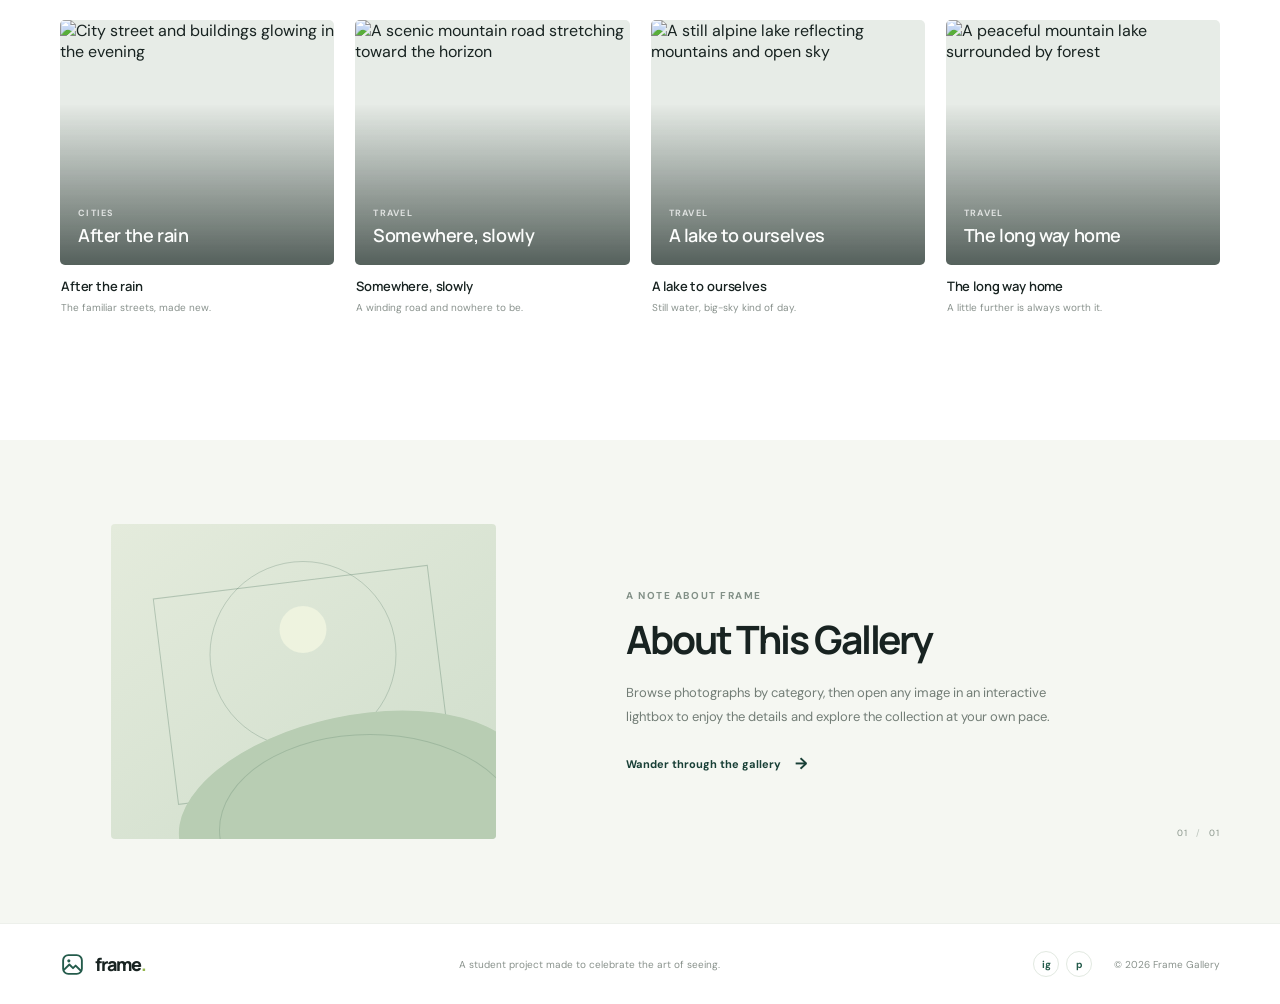
==== commit d809b6c9: "Add files via upload" ====
--- a/index.html
+++ b/index.html
@@ -3,91 +3,135 @@
 <head>
   <meta charset="UTF-8">
   <meta name="viewport" content="width=device-width, initial-scale=1.0">
-  <meta name="description" content="Thoughtful stories on technology, travel, wellbeing, and everyday life from BlogSpace.">
-  <title>BlogSpace — Ideas for a curious life</title>
+  <meta name="theme-color" content="#f7f8fc">
+  <meta name="description" content="Explore beautiful moments through our curated collection of nature, animals, cities, and travel photography.">
+  <title>Image Gallery — Moments, beautifully collected</title>
   <link rel="preconnect" href="https://fonts.googleapis.com">
   <link rel="preconnect" href="https://fonts.gstatic.com" crossorigin>
-  <link href="https://fonts.googleapis.com/css2?family=DM+Sans:wght@400;500;600;700&family=Playfair+Display:wght@500;600;700&display=swap" rel="stylesheet">
+  <link href="https://fonts.googleapis.com/css2?family=DM+Sans:wght@400;500;600;700&family=Manrope:wght@400;500;600;700;800&display=swap" rel="stylesheet">
   <link rel="stylesheet" href="style.css">
   <script src="script.js" defer></script>
 </head>
 <body>
-  <a class="skip-link" href="#main-content">Skip to content</a>
-  <header class="site-header">
-    <div class="header-inner">
-      <a class="brand" href="index.html" aria-label="BlogSpace home"><span class="brand-mark">B</span><span>Blog<span class="brand-accent">Space</span></span></a>
-      <button class="menu-toggle" type="button" aria-expanded="false" aria-controls="primary-navigation" aria-label="Open navigation menu"><span></span><span></span><span></span></button>
-      <nav class="primary-navigation" id="primary-navigation" aria-label="Main navigation">
-        <a href="index.html" aria-current="page">Home</a><a href="blog.html">Blog</a><a href="about.html">About</a><a href="contact.html">Contact</a>
+  <header class="site-header" id="home">
+    <div class="container header-inner">
+      <a class="brand" href="#home" aria-label="Frame Gallery home">
+        <span class="brand-mark" aria-hidden="true">
+          <svg viewBox="0 0 24 24" fill="none"><rect x="3" y="3" width="18" height="18" rx="5" stroke="currentColor" stroke-width="1.8"/><circle cx="8.5" cy="8.5" r="1.5" fill="currentColor"/><path d="m4 17 5-5 3.5 3.5 2.5-2.5L20 18" stroke="currentColor" stroke-width="1.8" stroke-linecap="round" stroke-linejoin="round"/></svg>
+        </span>
+        <span>frame<span class="brand-accent">.</span></span>
+      </a>
+
+      <button class="menu-toggle" type="button" aria-label="Open navigation menu" aria-expanded="false" aria-controls="primary-navigation">
+        <span></span><span></span><span></span>
+      </button>
+
+      <nav class="navigation" id="primary-navigation" aria-label="Main navigation">
+        <a class="nav-link nav-link--active" href="#home">Home</a>
+        <a class="nav-link" href="#gallery">Gallery</a>
+        <a class="nav-link" href="#about">About</a>
+        <a class="nav-cta" href="#gallery">Explore collection <span aria-hidden="true">↗</span></a>
       </nav>
-      <a class="header-cta" href="blog.html">Explore stories <span aria-hidden="true">↗</span></a>
     </div>
   </header>
-  <main id="main-content">
-    <section class="hero">
-      <div class="hero-copy">
-        <p class="eyebrow"><span class="eyebrow-line"></span> A journal for the curious</p>
-        <h1>Ideas for a more <em>thoughtful</em> life.</h1>
-        <p class="hero-description">Fresh perspectives, practical inspiration, and stories worth slowing down for. Find a little something to spark your next big idea.</p>
-        <div class="hero-actions"><a class="button button-primary" href="blog.html">Explore articles <span aria-hidden="true">↗</span></a><a class="text-link" href="about.html">Get to know us <span aria-hidden="true">→</span></a></div>
-        <div class="hero-note"><div class="avatar-stack" aria-hidden="true"><span>J</span><span>M</span><span>A</span></div><span>Made for curious minds, every week.</span></div>
+
+  <main>
+    <section class="hero" aria-labelledby="hero-title">
+      <div class="hero-glow hero-glow--one" aria-hidden="true"></div>
+      <div class="hero-glow hero-glow--two" aria-hidden="true"></div>
+      <div class="container hero-content">
+        <p class="eyebrow"><span class="eyebrow-dot"></span> A little inspiration, beautifully framed</p>
+        <h1 id="hero-title">Moments worth<br><span>looking closer.</span></h1>
+        <p class="hero-description">Explore beautiful moments through our collection of images. Find a new perspective, one photograph at a time.</p>
+        <a class="button button--light" href="#gallery">Explore gallery <span aria-hidden="true">↓</span></a>
+        <div class="hero-note"><span class="hero-note-line"></span> Curated stories from around the world</div>
       </div>
-      <div class="hero-art">
-        <img src="https://images.unsplash.com/photo-1441974231531-c6227db76b6e?auto=format&fit=crop&w=1100&q=85" alt="Sunlight filtering through a quiet forest of tall trees">
-        <div class="hero-image-label"><span class="label-dot"></span> Find your next perspective</div>
-        <div class="hero-stamp" aria-hidden="true">READ<br>WANDER<br>WONDER<span>✳</span></div>
-      </div>
-      <span class="hero-decoration" aria-hidden="true">✳</span>
-    </section>
-
-    <section class="section section-featured">
-      <div class="section-heading"><div><p class="eyebrow">Handpicked for you</p><h2>Stories to start with</h2></div><a class="text-link" href="blog.html">View all articles <span aria-hidden="true">→</span></a></div>
-      <div class="article-grid featured-grid">
-        <article class="article-card">
-          <a class="card-image" href="blog.html#small-steps"><img src="https://images.unsplash.com/photo-1498050108023-c5249f4df085?auto=format&fit=crop&w=900&q=80" alt="Laptop and notes on a bright, organized desk"><span class="category-tag">Technology</span></a>
-          <div class="card-content"><p class="card-meta">6 min read <span>·</span> May 18, 2025</p><h3><a href="blog.html#small-steps">The quiet art of building better digital habits</a></h3><p>Small, intentional changes can make technology feel like a tool again—not the thing that takes up all your time.</p><a class="card-link" href="blog.html#small-steps">Read the story <span aria-hidden="true">→</span></a></div>
-        </article>
-        <article class="article-card">
-          <a class="card-image" href="blog.html#slow-travel"><img src="https://images.unsplash.com/photo-1470770841072-f978cf4d019e?auto=format&fit=crop&w=900&q=80" alt="Mountain lake reflecting the peaks at golden hour"><span class="category-tag">Travel</span></a>
-          <div class="card-content"><p class="card-meta">8 min read <span>·</span> May 12, 2025</p><h3><a href="blog.html#slow-travel">Slow travel: finding more by planning less</a></h3><p>Trade the packed itinerary for unhurried mornings, local conversations, and room for the unexpected.</p><a class="card-link" href="blog.html#slow-travel">Read the story <span aria-hidden="true">→</span></a></div>
-        </article>
-        <article class="article-card">
-          <a class="card-image" href="blog.html#morning-ritual"><img src="https://images.unsplash.com/photo-1499209974431-9dddcece7f88?auto=format&fit=crop&w=900&q=80" alt="Warm cup of tea beside a journal and fresh flowers"><span class="category-tag">Lifestyle</span></a>
-          <div class="card-content"><p class="card-meta">5 min read <span>·</span> May 6, 2025</p><h3><a href="blog.html#morning-ritual">A softer start: making space in your morning</a></h3><p>A gentle routine isn't about doing more. It's about deciding what deserves your attention first.</p><a class="card-link" href="blog.html#morning-ritual">Read the story <span aria-hidden="true">→</span></a></div>
-        </article>
+      <div class="hero-decoration" aria-hidden="true">
+        <span class="decor-ring decor-ring--outer"></span>
+        <span class="decor-ring decor-ring--inner"></span>
+        <span class="decor-star">✳</span>
       </div>
     </section>
 
-    <section class="category-band">
-      <div class="category-band-inner"><div class="category-intro"><p class="eyebrow">Follow your curiosity</p><h2>Something for<br>every kind of day.</h2><p>Choose a path and see where it takes you.</p></div>
-        <div class="category-list">
-          <a href="blog.html?category=Technology" class="category-item"><span class="category-icon">⌘</span><span><strong>Technology</strong><small>Ideas for our digital lives</small></span><span class="category-arrow">↗</span></a>
-          <a href="blog.html?category=Travel" class="category-item"><span class="category-icon">↗</span><span><strong>Travel</strong><small>Go somewhere new</small></span><span class="category-arrow">↗</span></a>
-          <a href="blog.html?category=Lifestyle" class="category-item"><span class="category-icon">✳</span><span><strong>Lifestyle</strong><small>Make everyday meaningful</small></span><span class="category-arrow">↗</span></a>
-          <a href="blog.html?category=Education" class="category-item"><span class="category-icon">⌑</span><span><strong>Education</strong><small>Keep growing, always</small></span><span class="category-arrow">↗</span></a>
-          <a href="blog.html?category=Health" class="category-item"><span class="category-icon">♡</span><span><strong>Health</strong><small>Wellbeing, mind and body</small></span><span class="category-arrow">↗</span></a>
+    <section class="gallery-section section-space" id="gallery" aria-labelledby="gallery-title">
+      <div class="container">
+        <div class="section-heading">
+          <div>
+            <p class="eyebrow eyebrow--dark">The collection</p>
+            <h2 id="gallery-title">A world in <span>pictures.</span></h2>
+          </div>
+          <p class="section-intro">From quiet corners of nature to the rhythm of city life—there's a story in every frame.</p>
         </div>
+
+        <div class="gallery-toolbar">
+          <div class="filter-list" role="group" aria-label="Filter images by category">
+            <button class="filter-button is-active" type="button" data-filter="All" aria-pressed="true">All <span class="filter-count">12</span></button>
+            <button class="filter-button" type="button" data-filter="Nature" aria-pressed="false">Nature</button>
+            <button class="filter-button" type="button" data-filter="Animals" aria-pressed="false">Animals</button>
+            <button class="filter-button" type="button" data-filter="Cities" aria-pressed="false">Cities</button>
+            <button class="filter-button" type="button" data-filter="Travel" aria-pressed="false">Travel</button>
+          </div>
+          <p class="results-label" id="results-count" aria-live="polite">12 photographs</p>
+        </div>
+
+        <div class="gallery-grid" id="gallery-grid" aria-live="polite"></div>
       </div>
     </section>
 
-    <section class="section section-recent">
-      <div class="section-heading"><div><p class="eyebrow">Just published</p><h2>A little more to explore</h2></div><a class="text-link" href="blog.html">Browse the journal <span aria-hidden="true">→</span></a></div>
-      <div class="recent-list">
-        <a class="recent-row" href="blog.html#learning-anywhere"><span class="recent-number">01</span><span class="recent-category">Education</span><span class="recent-title">Curiosity is a skill: how to keep learning at any age</span><span class="recent-date">May 2, 2025</span><span class="recent-arrow">↗</span></a>
-        <a class="recent-row" href="blog.html#rest-reset"><span class="recent-number">02</span><span class="recent-category">Health</span><span class="recent-title">Rest is productive: a better way to think about recovery</span><span class="recent-date">April 26, 2025</span><span class="recent-arrow">↗</span></a>
-        <a class="recent-row" href="blog.html#city-walk"><span class="recent-number">03</span><span class="recent-category">Travel</span><span class="recent-title">The best way to see a city? Take the long way home</span><span class="recent-date">April 20, 2025</span><span class="recent-arrow">↗</span></a>
+    <section class="about-section" id="about" aria-labelledby="about-title">
+      <div class="container about-inner">
+        <div class="about-symbol" aria-hidden="true">
+          <span class="about-symbol-frame"></span>
+          <span class="about-symbol-sun"></span>
+          <span class="about-symbol-hill"></span>
+        </div>
+        <div class="about-copy">
+          <p class="eyebrow eyebrow--dark">A note about frame</p>
+          <h2 id="about-title">About This Gallery</h2>
+          <p>Browse photographs by category, then open any image in an interactive lightbox to enjoy the details and explore the collection at your own pace.</p>
+          <a class="text-link" href="#gallery">Wander through the gallery <span aria-hidden="true">→</span></a>
+        </div>
+        <div class="about-index" aria-hidden="true">01 <span>/</span> 01</div>
       </div>
     </section>
+  </main>
 
-    <section class="newsletter-section">
-      <div class="newsletter-copy"><p class="eyebrow">A good note, now and then</p><h2>Make room for<br><em>good ideas.</em></h2><p>Try the newsletter signup demo and see how it works. No email is stored or added to a mailing list.</p></div>
-      <form class="newsletter-form" novalidate>
-        <label for="newsletter-email">Your email address</label>
-        <div class="newsletter-input-wrap"><input type="email" id="newsletter-email" name="email" placeholder="you@example.com" required autocomplete="email"><button class="button button-dark" type="submit">Sign me up <span aria-hidden="true">→</span></button></div>
-        <p class="form-feedback" aria-live="polite"></p><small>This static demo doesn't send newsletters or store email addresses.</small>
-      </form>
-    </section>
-  </main>
-  <footer class="site-footer"><div class="footer-main"><div class="footer-brand"><a class="brand brand-light" href="index.html"><span class="brand-mark">B</span><span>Blog<span class="brand-accent">Space</span></span></a><p>Thoughtful stories for a curious life.</p></div><div class="footer-links"><div><h2>Explore</h2><a href="blog.html">All articles</a><a href="about.html">Our story</a><a href="contact.html">Get in touch</a></div><div><h2>Say hello</h2><a href="https://www.instagram.com/" target="_blank" rel="noopener noreferrer">Instagram ↗</a><a href="https://www.linkedin.com/" target="_blank" rel="noopener noreferrer">LinkedIn ↗</a><a href="https://www.pinterest.com/" target="_blank" rel="noopener noreferrer">Pinterest ↗</a></div></div></div><div class="footer-bottom"><span>© 2025 BlogSpace. Made for curious minds.</span><a href="contact.html">Questions? We'd love to hear from you.</a></div></footer>
+  <footer class="site-footer">
+    <div class="container footer-inner">
+      <a class="brand brand--footer" href="#home" aria-label="Frame Gallery home">
+        <span class="brand-mark" aria-hidden="true">
+          <svg viewBox="0 0 24 24" fill="none"><rect x="3" y="3" width="18" height="18" rx="5" stroke="currentColor" stroke-width="1.8"/><circle cx="8.5" cy="8.5" r="1.5" fill="currentColor"/><path d="m4 17 5-5 3.5 3.5 2.5-2.5L20 18" stroke="currentColor" stroke-width="1.8" stroke-linecap="round" stroke-linejoin="round"/></svg>
+        </span>
+        <span>frame<span class="brand-accent">.</span></span>
+      </a>
+      <p class="footer-credit">A student project made to celebrate the art of seeing.</p>
+      <div class="footer-right">
+        <div class="social-links" aria-label="Social links">
+          <a href="https://www.instagram.com/" target="_blank" rel="noreferrer" aria-label="Instagram">ig</a>
+          <a href="https://www.pinterest.com/" target="_blank" rel="noreferrer" aria-label="Pinterest">p</a>
+        </div>
+        <p>© <span id="current-year"></span> Frame Gallery</p>
+      </div>
+    </div>
+  </footer>
+
+  <div class="lightbox" id="lightbox" role="dialog" aria-modal="true" aria-labelledby="lightbox-title" aria-describedby="lightbox-category" hidden>
+    <button class="lightbox-backdrop" type="button" data-close aria-label="Close image preview"></button>
+    <div class="lightbox-content">
+      <button class="lightbox-close" type="button" data-close aria-label="Close image preview"><span aria-hidden="true">×</span></button>
+      <button class="lightbox-arrow lightbox-arrow--previous" type="button" aria-label="Previous image"><span aria-hidden="true">←</span></button>
+      <figure class="lightbox-figure">
+        <img class="lightbox-image" src="" alt="">
+        <figcaption class="lightbox-caption">
+          <div>
+            <p class="lightbox-category" id="lightbox-category"></p>
+            <h2 id="lightbox-title"></h2>
+          </div>
+          <p class="lightbox-position" aria-live="polite"></p>
+        </figcaption>
+      </figure>
+      <button class="lightbox-arrow lightbox-arrow--next" type="button" aria-label="Next image"><span aria-hidden="true">→</span></button>
+    </div>
+  </div>
 </body>
 </html>
--- a/style.css
+++ b/style.css
@@ -1,353 +1,211 @@
-/* BlogSpace editorial design system */
+/* Frame Gallery — layout, components, and responsive styles */
 :root {
-  --ink: #242a25;
-  --muted: #70766f;
-  --paper: #fbfaf7;
-  --cream: #f3f0e9;
-  --sage: #dfe8dc;
-  --green: #4e684e;
-  --green-dark: #344a38;
-  --coral: #dd795d;
-  --line: #e8e5dd;
-  --serif: "Playfair Display", Georgia, serif;
-  --sans: "DM Sans", Arial, sans-serif;
-  --content: 1180px;
+  color-scheme: light;
+  --ink: #182321;
+  --muted: #707b78;
+  --green: #245b4b;
+  --green-dark: #183f36;
+  --lime: #d5f07b;
+  --paper: #f7f8f5;
+  --line: #e7eae5;
+  --serif: Georgia, "Times New Roman", serif;
+  --sans: "DM Sans", sans-serif;
+  --display: "Manrope", "DM Sans", sans-serif;
 }
 
 * { box-sizing: border-box; }
-html { scroll-behavior: smooth; scroll-padding-top: 90px; }
-body { margin: 0; background: var(--paper); color: var(--ink); font-family: var(--sans); font-size: 15px; line-height: 1.65; -webkit-font-smoothing: antialiased; }
-img { display: block; max-width: 100%; }
+html { scroll-behavior: smooth; scroll-padding-top: 82px; }
+body { margin: 0; background: #fff; color: var(--ink); font-family: var(--sans); -webkit-font-smoothing: antialiased; }
+body.is-locked { overflow: hidden; }
+button, a { font: inherit; }
 a { color: inherit; text-decoration: none; }
-button, input, textarea { font: inherit; }
-button, a { -webkit-tap-highlight-color: transparent; }
-a:focus-visible, button:focus-visible, input:focus-visible, textarea:focus-visible { outline: 3px solid #d88668; outline-offset: 4px; }
-.skip-link { position: absolute; z-index: 20; top: 8px; left: 8px; padding: 10px 14px; transform: translateY(-160%); border-radius: 4px; background: var(--ink); color: #fff; }
-.skip-link:focus { transform: translateY(0); }
-.visually-hidden { position: absolute; width: 1px; height: 1px; padding: 0; margin: -1px; overflow: hidden; clip: rect(0,0,0,0); white-space: nowrap; border: 0; }
-
-.site-header { position: sticky; z-index: 10; top: 0; border-bottom: 1px solid rgba(36,42,37,.07); background: rgba(251,250,247,.96); backdrop-filter: blur(12px); }
-.header-inner { width: min(var(--content), calc(100% - 64px)); height: 78px; margin: auto; display: flex; align-items: center; justify-content: space-between; }
-.brand { display: inline-flex; align-items: center; gap: 10px; font-size: 20px; font-weight: 700; letter-spacing: -.8px; }
-.brand-mark { display: grid; width: 33px; height: 33px; place-items: center; border-radius: 50%; background: var(--green); color: #fff; font-family: var(--serif); font-size: 18px; font-weight: 600; }
-.brand-accent { color: var(--green); }
-.primary-navigation { display: flex; align-items: center; gap: 38px; margin-left: auto; margin-right: 48px; }
-.primary-navigation a { position: relative; padding: 8px 0; color: #656a64; font-size: 13px; font-weight: 500; transition: color .2s ease; }
-.primary-navigation a:hover, .primary-navigation a[aria-current="page"] { color: var(--ink); }
-.primary-navigation a[aria-current="page"]::after { position: absolute; right: 0; bottom: 0; left: 0; height: 2px; background: var(--coral); content: ""; }
-.header-cta { color: var(--green-dark); font-size: 13px; font-weight: 700; }
-.header-cta span, .text-link span, .button span, .card-link span { display: inline-block; margin-left: 7px; transition: transform .2s ease; }
-.header-cta:hover span, .text-link:hover span, .button:hover span, .card-link:hover span { transform: translate(3px,-2px); }
+button { color: inherit; }
+button:focus-visible, a:focus-visible { outline: 3px solid #90ad42; outline-offset: 4px; }
+.container { width: min(1160px, calc(100% - 64px)); margin: 0 auto; }
+.section-space { padding: 112px 0 124px; }
+
+.site-header { position: sticky; z-index: 20; top: 0; background: rgba(255,255,255,.94); border-bottom: 1px solid rgba(231,234,229,.75); backdrop-filter: blur(14px); }
+.header-inner { height: 78px; display: flex; align-items: center; justify-content: space-between; }
+.brand { display: inline-flex; align-items: center; gap: 10px; font: 800 22px/1 var(--display); letter-spacing: -1.2px; }
+.brand-mark { display: inline-flex; width: 30px; height: 30px; color: var(--green); }
+.brand-mark svg { width: 100%; height: 100%; }
+.brand-accent { color: #95b74e; }
+.navigation { display: flex; align-items: center; gap: 39px; }
+.nav-link { color: #65716c; font-size: 13px; font-weight: 600; transition: color .2s ease; }
+.nav-link:hover, .nav-link--active { color: var(--green-dark); }
+.nav-cta { display: inline-flex; align-items: center; gap: 12px; padding: 12px 17px; color: #fff; background: var(--green-dark); border-radius: 5px; font-size: 12px; font-weight: 700; transition: background .2s ease, transform .2s ease; }
+.nav-cta:hover { background: #2b6552; transform: translateY(-1px); }
+.nav-cta span { font-size: 16px; }
 .menu-toggle { display: none; }
 
-.hero { position: relative; display: grid; grid-template-columns: 1fr 1fr; align-items: center; gap: 6%; width: min(1280px, calc(100% - 64px)); min-height: 590px; margin: 0 auto; padding: 62px 0 76px; }
-.hero-copy { position: relative; z-index: 1; max-width: 570px; padding-left: max(0px, calc((100vw - var(--content))/2 - 32px)); }
-.eyebrow { display: flex; align-items: center; gap: 10px; margin: 0 0 18px; color: var(--green); font-size: 10px; font-weight: 700; letter-spacing: 1.7px; line-height: 1.4; text-transform: uppercase; }
-.eyebrow-line { width: 25px; height: 1px; background: var(--coral); }
-h1, h2, h3, p { margin-top: 0; }
-h1, h2, h3 { font-family: var(--serif); font-weight: 500; }
-.hero h1, .page-hero h1 { max-width: 600px; margin: 0 0 20px; font-size: clamp(48px, 5.25vw, 72px); letter-spacing: -2.7px; line-height: 1.06; }
-h1 em, h2 em { color: var(--green); font-weight: 500; }
-.hero-description { max-width: 440px; margin-bottom: 28px; color: var(--muted); font-size: 15px; line-height: 1.8; }
-.hero-actions { display: flex; align-items: center; gap: 28px; }
-.button { display: inline-flex; min-height: 48px; align-items: center; justify-content: center; padding: 0 21px; border: 0; border-radius: 3px; cursor: pointer; font-size: 12px; font-weight: 700; transition: background .2s ease, transform .2s ease; }
+.hero { min-height: 555px; position: relative; isolation: isolate; overflow: hidden; display: flex; align-items: center; color: #fff; background: linear-gradient(112deg, #193f37 0%, #24594a 52%, #4e8060 100%); }
+.hero::after { position: absolute; z-index: -1; content: ""; inset: 0; opacity: .12; background-image: url("data:image/svg+xml,%3Csvg viewBox='0 0 180 180' xmlns='http://www.w3.org/2000/svg'%3E%3Cfilter id='n'%3E%3CfeTurbulence type='fractalNoise' baseFrequency='.8' numOctaves='3' stitchTiles='stitch'/%3E%3C/filter%3E%3Crect width='100%25' height='100%25' filter='url(%23n)' opacity='.22'/%3E%3C/svg%3E"); }
+.hero-content { z-index: 2; padding: 75px 0 81px; }
+.eyebrow { display: flex; align-items: center; gap: 9px; margin: 0 0 23px; color: rgba(255,255,255,.72); font-size: 10px; font-weight: 700; letter-spacing: 1.55px; text-transform: uppercase; }
+.eyebrow-dot { display: inline-block; width: 7px; height: 7px; border-radius: 50%; background: var(--lime); box-shadow: 0 0 0 4px rgba(213,240,123,.12); }
+.hero h1 { margin: 0; font: 500 clamp(52px, 6.2vw, 78px)/1.04 var(--display); letter-spacing: -5.2px; }
+.hero h1 span { color: var(--lime); font-family: var(--serif); font-style: italic; font-weight: 400; letter-spacing: -4.4px; }
+.hero-description { max-width: 430px; margin: 23px 0 30px; color: rgba(255,255,255,.75); font-size: 14px; line-height: 1.8; }
+.button { min-height: 48px; display: inline-flex; align-items: center; justify-content: center; gap: 25px; padding: 0 19px; border-radius: 4px; font-size: 12px; font-weight: 700; transition: transform .2s ease, background .2s ease; }
 .button:hover { transform: translateY(-2px); }
-.button-primary { background: var(--green); color: #fff; }
-.button-primary:hover { background: var(--green-dark); }
-.button-dark { background: var(--ink); color: #fff; }
-.button-dark:hover { background: var(--green-dark); }
-.text-link, .card-link { color: var(--green-dark); font-size: 12px; font-weight: 700; }
-.hero-note { display: flex; align-items: center; gap: 12px; margin-top: 45px; color: var(--muted); font-size: 11px; }
-.avatar-stack { display: flex; padding-left: 5px; }
-.avatar-stack span { display: grid; width: 28px; height: 28px; margin-left: -5px; place-items: center; border: 2px solid var(--paper); border-radius: 50%; background: var(--sage); color: var(--green-dark); font-size: 9px; font-weight: 700; }
-.avatar-stack span:nth-child(2) { background: #f1ded3; }.avatar-stack span:nth-child(3) { background: #e8e5c8; }
-.hero-art { position: relative; height: 445px; }
-.hero-art > img { width: 100%; height: 100%; border-radius: 48% 48% 3px 3px; object-fit: cover; }
-.hero-art::before { position: absolute; z-index: -1; top: -19px; right: -20px; width: 62%; height: 60%; border: 1px solid #d9ddce; border-radius: 50%; content: ""; }
-.hero-image-label { position: absolute; bottom: 26px; left: -28px; display: flex; align-items: center; gap: 9px; padding: 13px 16px; background: #fff; box-shadow: 0 8px 30px rgba(36,42,37,.09); font-size: 10px; font-weight: 600; }
-.label-dot { width: 7px; height: 7px; border-radius: 50%; background: var(--coral); }
-.hero-stamp { position: absolute; top: 34px; right: -28px; display: grid; width: 86px; height: 86px; place-content: center; transform: rotate(9deg); border-radius: 50%; background: var(--coral); color: #fff; font-size: 8px; font-weight: 700; letter-spacing: .7px; line-height: 1.6; text-align: center; }
-.hero-stamp span { position: absolute; right: -6px; bottom: 3px; font-size: 17px; }
-.hero-decoration { position: absolute; bottom: 70px; left: 48%; color: #d5dbce; font-size: 34px; }
-
-.section { width: min(var(--content), calc(100% - 64px)); margin: auto; }
-.section-featured { padding: 82px 0 105px; }
-.section-heading { display: flex; align-items: end; justify-content: space-between; gap: 25px; margin-bottom: 34px; }
-.section-heading .eyebrow { margin-bottom: 8px; }
-.section-heading h2, .blog-toolbar h2 { margin-bottom: 0; font-size: 37px; letter-spacing: -.8px; line-height: 1.2; }
-.section-heading > .text-link { margin-bottom: 8px; }
-.article-grid { display: grid; grid-template-columns: repeat(3, minmax(0,1fr)); gap: 25px; }
-.article-card { min-width: 0; overflow: hidden; border: 1px solid #eeece5; background: #fff; transition: transform .25s ease, box-shadow .25s ease; }
-.article-card:hover { transform: translateY(-5px); box-shadow: 0 16px 38px rgba(36,42,37,.08); }
-.card-image { position: relative; display: block; height: 220px; overflow: hidden; background: var(--cream); }
-.card-image img { width: 100%; height: 100%; object-fit: cover; transition: transform .5s ease; }
-.article-card:hover .card-image img { transform: scale(1.035); }
-.category-tag { position: absolute; top: 15px; left: 15px; padding: 6px 10px; background: #fff; color: var(--green-dark); font-size: 9px; font-weight: 700; letter-spacing: .4px; }
-.card-content { padding: 20px 21px 22px; }
-.card-meta { margin-bottom: 10px; color: #888d85; font-size: 10px; }
-.card-meta span { padding: 0 5px; color: var(--coral); }
-.card-content h3 { margin-bottom: 9px; font-size: 20px; letter-spacing: -.3px; line-height: 1.36; }
-.card-content h3 a:hover { color: var(--green); }
-.card-content > p:not(.card-meta):not(.author-line) { min-height: 49px; margin-bottom: 15px; color: var(--muted); font-size: 11px; line-height: 1.7; }
-.card-link { font-size: 10px; }
-.author-line { margin: -5px 0 13px; color: #767b74; font-size: 10px; }
-
-.category-band { padding: 81px 0 88px; background: #f0f2eb; }
-.category-band-inner { display: grid; grid-template-columns: .85fr 1.15fr; gap: 11%; width: min(1010px, calc(100% - 64px)); margin: auto; }
-.category-intro h2 { margin: 0 0 13px; font-size: 38px; letter-spacing: -.8px; line-height: 1.17; }
-.category-intro > p:last-child { color: var(--muted); font-size: 12px; }
-.category-list { border-top: 1px solid #d9ded4; }
-.category-item { display: grid; grid-template-columns: 42px 1fr 20px; align-items: center; gap: 13px; padding: 14px 0; border-bottom: 1px solid #d9ded4; transition: padding .2s ease; }
-.category-item:hover { padding-right: 5px; padding-left: 5px; }
-.category-icon { display: grid; width: 36px; height: 36px; place-items: center; border: 1px solid #d7dfd2; border-radius: 50%; color: var(--green); font-size: 17px; }
-.category-item strong, .category-item small { display: block; }
-.category-item strong { font-family: var(--serif); font-size: 16px; font-weight: 500; }
-.category-item small { color: var(--muted); font-size: 10px; }
-.category-arrow { color: var(--green); font-size: 16px; }
-
-.section-recent { padding: 100px 0 105px; }
-.recent-list { border-top: 1px solid var(--line); }
-.recent-row { display: grid; grid-template-columns: 55px 115px 1fr 105px 20px; align-items: center; gap: 20px; min-height: 73px; border-bottom: 1px solid var(--line); transition: padding .2s ease; }
-.recent-row:hover { padding-right: 7px; padding-left: 7px; }
-.recent-number, .recent-date { color: #92968f; font-size: 10px; }
-.recent-category { color: var(--green); font-size: 10px; font-weight: 700; }
-.recent-title { font-family: var(--serif); font-size: 17px; }
-.recent-arrow { color: var(--green); }
-.newsletter-section { display: grid; grid-template-columns: 1fr .8fr; align-items: center; gap: 11%; padding: 70px max(calc((100% - var(--content))/2), 32px); background: #e4ebe0; }
-.newsletter-copy .eyebrow { margin-bottom: 13px; }
-.newsletter-copy h2 { margin: 0 0 12px; font-size: 39px; letter-spacing: -.8px; line-height: 1.17; }
-.newsletter-copy > p:last-child { max-width: 390px; margin-bottom: 0; color: var(--muted); font-size: 12px; }
-.newsletter-form label { display: block; margin-bottom: 8px; font-size: 11px; font-weight: 700; }
-.newsletter-input-wrap { display: flex; padding: 5px; background: #fff; }
-.newsletter-input-wrap input { min-width: 0; flex: 1; padding: 0 13px; border: 0; outline: 0; background: transparent; color: var(--ink); font-size: 12px; }
-.newsletter-input-wrap input:focus-visible { outline: 2px solid var(--coral); outline-offset: -3px; }
-.newsletter-input-wrap .button { flex: 0 0 auto; min-height: 43px; padding: 0 15px; }
-.newsletter-form > small { display: block; margin-top: 9px; color: #7e847b; font-size: 9px; }
-.form-feedback { min-height: 1.4em; margin: 8px 0 0; color: var(--green-dark); font-size: 11px; }
-.form-feedback.is-error { color: #a34235; }
-
-.site-footer { padding: 53px max(calc((100% - var(--content))/2), 32px) 20px; background: #29352d; color: #fff; }
-.footer-main { display: flex; justify-content: space-between; gap: 40px; padding-bottom: 44px; }
-.brand-light { color: #fff; }
-.brand-light .brand-mark { background: #839779; }
-.brand-light .brand-accent { color: #b4c1aa; }
-.footer-brand > p { margin: 13px 0 0; color: #bac2b9; font-size: 11px; }
-.footer-links { display: flex; gap: 90px; }
-.footer-links h2 { margin: 0 0 12px; color: #aebca8; font-family: var(--sans); font-size: 9px; font-weight: 700; letter-spacing: 1.4px; text-transform: uppercase; }
-.footer-links a { display: block; margin-top: 7px; color: #e0e4dc; font-size: 11px; }
-.footer-links a:hover, .footer-bottom a:hover { color: #c6d4bd; }
-.footer-bottom { display: flex; justify-content: space-between; gap: 20px; padding-top: 17px; border-top: 1px solid #465349; color: #aeb8ad; font-size: 9px; }
-.footer-bottom a { color: #cbd2c9; }
-
-.page-hero { display: flex; align-items: center; justify-content: space-between; gap: 45px; width: min(var(--content), calc(100% - 64px)); min-height: 310px; margin: auto; padding: 52px 0; }
-.page-hero-copy { max-width: 710px; }
-.page-hero h1 { max-width: 740px; margin-bottom: 13px; font-size: clamp(43px, 5vw, 64px); }
-.page-hero-copy > p:last-child { max-width: 570px; margin-bottom: 0; color: var(--muted); font-size: 14px; }
-.page-hero-aside { display: flex; align-items: center; gap: 17px; padding-right: 25px; color: var(--green-dark); font-family: var(--serif); font-size: 15px; line-height: 1.35; }
-.page-hero-mark { color: var(--coral); font-size: 54px; }
-.blog-hero { min-height: 310px; background: radial-gradient(ellipse at 92% 20%, rgba(223,232,220,.85), transparent 40%); }
-.blog-section { padding-bottom: 100px; }
-.blog-toolbar { display: flex; align-items: end; justify-content: space-between; gap: 24px; margin-bottom: 25px; }
-.blog-toolbar .eyebrow { margin-bottom: 7px; }
-.search-field { display: flex; width: min(300px, 40%); height: 44px; align-items: center; gap: 8px; padding: 0 12px; border: 1px solid #e2e0d9; background: #fff; }
-.search-icon { color: var(--green); font-size: 21px; }
-.search-field input { width: 100%; min-width: 0; border: 0; outline: 0; background: transparent; font-size: 11px; }
-.search-shortcut { color: #a1a59f; font-size: 12px; }
-.filter-list { display: flex; flex-wrap: wrap; gap: 8px; margin-bottom: 16px; }
-.filter-button { padding: 8px 14px; border: 1px solid #e5e3dc; border-radius: 30px; background: transparent; color: #626860; cursor: pointer; font-size: 10px; transition: all .2s ease; }
-.filter-button:hover { border-color: var(--green); color: var(--green-dark); }
-.filter-button.is-active { border-color: var(--green); background: var(--green); color: #fff; }
-.filter-button span { margin-left: 4px; opacity: .7; }
-.results-count { margin-bottom: 20px; color: #868b83; font-size: 10px; }
-.blog-grid { row-gap: 25px; }
-.blog-grid .card-image { height: 205px; }
-.blog-grid .card-content { min-height: 248px; }
-.empty-state { padding: 70px 20px 90px; text-align: center; }
-.empty-state > span { color: var(--green); font-size: 38px; }
-.empty-state h3 { margin: 8px 0; font-size: 28px; }
-.empty-state p { margin-bottom: 22px; color: var(--muted); font-size: 12px; }
-.article-dialog { position: relative; width: min(620px, calc(100% - 32px)); max-height: min(90vh, 760px); padding: 0; overflow: auto; border: 0; background: var(--paper); color: var(--ink); box-shadow: 0 24px 80px rgba(20,30,20,.25); }
-.article-dialog::backdrop { background: rgba(28,36,29,.68); backdrop-filter: blur(3px); }
-.dialog-close { position: absolute; z-index: 1; top: 13px; right: 13px; display: grid; width: 36px; height: 36px; place-items: center; border: 0; border-radius: 50%; background: #fff; color: var(--ink); cursor: pointer; font-size: 24px; line-height: 1; }
-.dialog-image { width: 100%; height: 250px; background: var(--cream); object-fit: cover; }
-.dialog-copy { padding: 28px 34px 34px; }
-.dialog-copy .eyebrow { margin-bottom: 7px; }
-.dialog-copy h2 { margin: 0 0 14px; font-size: 32px; line-height: 1.2; }
-.dialog-description { color: var(--muted); font-size: 13px; line-height: 1.8; }
-.dialog-author { margin-bottom: 13px; color: var(--green-dark); font-size: 10px; font-weight: 700; }
-.dialog-note { margin: 0; padding-top: 13px; border-top: 1px solid var(--line); color: #868b83; font-size: 10px; }
-
-.about-hero { min-height: 445px; }
-.about-hero .page-hero-copy { flex: 1; }
-.about-hero h1 { max-width: 550px; }
-.about-hero-image { position: relative; width: 41%; height: 295px; flex: 0 0 41%; }
-.about-hero-image img, .team-image img { width: 100%; height: 100%; object-fit: cover; }
-.about-hero-image img { border-radius: 46% 46% 2px 2px; }
-.image-caption { position: absolute; right: -20px; bottom: 18px; padding: 12px 15px; background: #fff; box-shadow: 0 8px 30px rgba(36,42,37,.1); color: var(--muted); font-size: 9px; }
-.mission-section { display: grid; grid-template-columns: .85fr 1.15fr; gap: 12%; padding-top: 83px; padding-bottom: 100px; }
-.mission-intro h2 { font-size: 43px; letter-spacing: -1px; line-height: 1.16; }
-.mission-copy { max-width: 580px; }
-.mission-copy p { color: var(--muted); font-size: 12px; line-height: 1.9; }
-.mission-copy .lead-copy { color: var(--ink); font-family: var(--serif); font-size: 21px; line-height: 1.6; }
-.mission-copy .button { margin-top: 8px; }
-.topics-section { background: #f0f2eb; }
-.topics-inner { padding-top: 78px; padding-bottom: 84px; }
-.heading-note { margin: 0 0 4px; color: var(--muted); font-size: 11px; }
-.topic-grid { display: grid; grid-template-columns: repeat(3, minmax(0,1fr)); gap: 12px; }
-.topic-card { min-height: 192px; padding: 23px; border: 1px solid #e1e4db; background: rgba(255,255,255,.43); }
-.topic-card > span { color: var(--green); font-size: 8px; font-weight: 700; letter-spacing: 1px; }
-.topic-card h3 { margin: 16px 0 7px; font-size: 23px; }
-.topic-card p { min-height: 52px; margin-bottom: 13px; color: var(--muted); font-size: 10px; line-height: 1.65; }
-.topic-card a { color: var(--green-dark); font-size: 9px; font-weight: 700; }
-.topic-card a span { margin-left: 5px; }
-.team-section { display: grid; grid-template-columns: 1fr .9fr; align-items: center; gap: 9%; padding-top: 100px; padding-bottom: 100px; }
-.team-image { height: 325px; }
-.team-image img { border-radius: 2px; }
-.team-copy h2 { max-width: 400px; margin: 0 0 15px; font-size: 38px; letter-spacing: -.7px; line-height: 1.2; }
-.team-copy > p:not(.eyebrow) { color: var(--muted); font-size: 11px; line-height: 1.8; }
-.team-copy .text-link { display: inline-block; margin-top: 7px; }
-.about-cta { padding: 69px 20px 75px; background: #e4ebe0; text-align: center; }
-.about-cta .eyebrow { justify-content: center; }
-.about-cta h2 { margin: 0 0 23px; font-size: 36px; }
-
-.contact-hero { min-height: 325px; background: radial-gradient(ellipse at 96% 10%, rgba(223,232,220,.8), transparent 35%); }
-.contact-hero .page-hero-copy { max-width: 700px; }
-.contact-hero h1 { font-size: clamp(43px, 5vw, 62px); }
-.contact-hero-art { display: grid; width: 148px; height: 148px; flex: 0 0 148px; align-content: center; justify-items: center; transform: rotate(8deg); border-radius: 50%; background: var(--coral); color: #fff; }
-.contact-hero-art span { font-size: 40px; line-height: 1; }
-.contact-hero-art small { margin-top: 5px; font-size: 9px; font-weight: 700; letter-spacing: 2px; line-height: 1.4; text-align: center; }
-.contact-layout { display: grid; grid-template-columns: 1.3fr .7fr; gap: 11%; padding-top: 42px; padding-bottom: 105px; }
-.contact-form-column > .eyebrow { margin-bottom: 8px; }
-.contact-form-column h2 { margin-bottom: 8px; font-size: 34px; }
-.contact-intro { margin-bottom: 28px; color: var(--muted); font-size: 11px; }
-.contact-form { max-width: 670px; }
-.form-row { display: grid; grid-template-columns: 1fr 1fr; gap: 18px; }
-.form-field { margin-bottom: 17px; }
-.form-field label { display: block; margin-bottom: 6px; font-size: 10px; font-weight: 700; }
-.form-field label span { color: var(--coral); }
-.form-field input, .form-field textarea { width: 100%; border: 1px solid #e3e1da; border-radius: 0; background: #fff; color: var(--ink); font-size: 11px; }
-.form-field input { height: 43px; padding: 0 11px; }
-.form-field textarea { min-height: 135px; padding: 11px; resize: vertical; }
-.form-field input[aria-invalid="true"], .form-field textarea[aria-invalid="true"] { border-color: #b64d3d; }
-.field-error { display: block; min-height: 1.2em; margin-top: 3px; color: #a34235; font-size: 9px; }
-.contact-form .button { margin-top: 2px; }
-.form-disclaimer { margin: 9px 0 0; color: #898e86; font-size: 9px; }
-.contact-details { align-self: start; margin-top: 9px; padding: 30px; background: #f0f2eb; }
-.contact-details-top { padding-bottom: 16px; }
-.contact-symbol { color: var(--coral); font-size: 24px; }
-.contact-details-top h2 { margin: 5px 0 10px; font-size: 27px; line-height: 1.25; }
-.contact-details-top p { margin-bottom: 0; color: var(--muted); font-size: 10px; }
-.contact-detail-item { padding: 16px 0; border-top: 1px solid #d9ded4; }
-.contact-detail-item > span { display: block; margin-bottom: 4px; color: var(--green); font-size: 8px; font-weight: 700; letter-spacing: 1px; }
-.contact-detail-item a, .contact-detail-item p { margin: 0; font-size: 11px; font-weight: 600; }
-.contact-detail-item small { display: block; margin-top: 3px; color: #858a82; font-size: 9px; }
+.button--light { color: var(--green-dark); background: #fff; }
+.button--light:hover { background: var(--lime); }
+.button span { font-size: 16px; }
+.hero-note { display: flex; align-items: center; gap: 10px; margin-top: 52px; color: rgba(255,255,255,.58); font-size: 10px; letter-spacing: .25px; }
+.hero-note-line { width: 27px; height: 1px; background: var(--lime); }
+.hero-glow { position: absolute; z-index: -1; border-radius: 50%; filter: blur(1px); pointer-events: none; }
+.hero-glow--one { width: 430px; height: 430px; top: -190px; right: 14%; background: radial-gradient(circle, rgba(197,224,128,.16), transparent 68%); }
+.hero-glow--two { width: 600px; height: 600px; right: -30px; bottom: -410px; background: radial-gradient(circle, rgba(177,209,149,.2), transparent 68%); }
+.hero-decoration { position: absolute; top: 50%; right: max(calc((100vw - 1160px) / 2 + 78px), 8%); width: 300px; height: 300px; transform: translateY(-50%); }
+.decor-ring { position: absolute; top: 50%; left: 50%; border: 1px solid rgba(230,240,209,.22); border-radius: 50%; transform: translate(-50%,-50%); }
+.decor-ring--outer { width: 290px; height: 290px; }
+.decor-ring--inner { width: 220px; height: 220px; border-color: rgba(230,240,209,.32); }
+.decor-star { position: absolute; top: 50%; left: 50%; color: var(--lime); font-size: 92px; font-weight: 400; line-height: 1; transform: translate(-50%,-50%) rotate(-9deg); }
+
+.section-heading { display: flex; align-items: flex-end; justify-content: space-between; gap: 40px; margin-bottom: 42px; }
+.eyebrow--dark { margin-bottom: 15px; color: #829087; }
+.section-heading h2, .about-copy h2 { margin: 0; font: 700 clamp(32px, 4vw, 44px)/1.15 var(--display); letter-spacing: -2.1px; }
+.section-heading h2 span { color: var(--green); font-family: var(--serif); font-style: italic; font-weight: 400; }
+.section-intro { max-width: 345px; margin: 0 0 5px; color: var(--muted); font-size: 13px; line-height: 1.8; }
+.gallery-toolbar { display: flex; align-items: center; justify-content: space-between; gap: 20px; padding-bottom: 16px; border-bottom: 1px solid var(--line); }
+.filter-list { display: flex; flex-wrap: wrap; gap: 7px; }
+.filter-button { min-height: 36px; display: inline-flex; align-items: center; gap: 8px; padding: 0 14px; color: #76817b; background: transparent; border: 1px solid transparent; border-radius: 3px; cursor: pointer; font-size: 11px; font-weight: 600; transition: color .2s ease, background .2s ease, border-color .2s ease; }
+.filter-button:hover { color: var(--green-dark); background: #f3f6f1; }
+.filter-button.is-active { color: var(--green-dark); background: #f1f5ed; border-color: #e5ebdf; }
+.filter-count { display: inline-grid; width: 17px; height: 17px; place-items: center; color: #fff; background: var(--green); border-radius: 50%; font-size: 9px; }
+.results-label { margin: 0; color: #8b948e; font-size: 10px; white-space: nowrap; }
+.gallery-grid { display: grid; grid-template-columns: repeat(4, minmax(0,1fr)); gap: 31px 21px; padding-top: 25px; }
+.gallery-card { min-width: 0; animation: card-appear .42s both; }
+@keyframes card-appear { from { opacity: 0; transform: translateY(10px); } to { opacity: 1; transform: translateY(0); } }
+.gallery-card__trigger { position: relative; width: 100%; display: block; overflow: hidden; padding: 0; background: #e7ece7; border: 0; border-radius: 5px; cursor: pointer; text-align: left; aspect-ratio: 1.12 / 1; }
+.gallery-card__image { width: 100%; height: 100%; display: block; object-fit: cover; transition: transform .55s cubic-bezier(.2,.7,.2,1); }
+.gallery-card__overlay { position: absolute; inset: 0; display: flex; flex-direction: column; align-items: flex-start; justify-content: flex-end; padding: 18px; color: #fff; background: linear-gradient(180deg, rgba(12,27,22,0) 34%, rgba(12,27,22,.76) 100%); opacity: .88; transition: opacity .28s ease; }
+.gallery-card__category { margin-bottom: 6px; color: rgba(255,255,255,.75); font-size: 9px; font-weight: 700; letter-spacing: 1.25px; text-transform: uppercase; }
+.gallery-card__overlay-title { font: 600 18px/1.2 var(--display); letter-spacing: -.4px; }
+.gallery-card__view { position: absolute; top: 13px; right: 13px; display: grid; width: 34px; height: 34px; place-items: center; color: var(--green-dark); background: rgba(255,255,255,.94); border-radius: 50%; font-size: 17px; opacity: 0; transform: translateY(4px); transition: opacity .25s ease, transform .25s ease; }
+.gallery-card__trigger:hover .gallery-card__image, .gallery-card__trigger:focus-visible .gallery-card__image { transform: scale(1.055); }
+.gallery-card__trigger:hover .gallery-card__overlay, .gallery-card__trigger:focus-visible .gallery-card__overlay { opacity: 1; }
+.gallery-card__trigger:hover .gallery-card__view, .gallery-card__trigger:focus-visible .gallery-card__view { opacity: 1; transform: translateY(0); }
+.gallery-card__details { padding: 12px 1px 0; }
+.gallery-card__title { margin: 0; font: 600 13px/1.5 var(--display); letter-spacing: -.15px; }
+.gallery-card__description { margin: 4px 0 0; color: #89928d; font-size: 10px; line-height: 1.55; }
+
+.about-section { padding: 84px 0; background: #f5f7f2; }
+.about-inner { position: relative; display: grid; grid-template-columns: .9fr 1.1fr; align-items: center; gap: 80px; }
+.about-symbol { position: relative; width: min(100%, 385px); aspect-ratio: 1.22 / 1; overflow: hidden; justify-self: center; background: linear-gradient(145deg, #e4ebdc, #cfddcb); border-radius: 4px; }
+.about-symbol::before { position: absolute; width: 185px; height: 185px; top: 37px; left: 50%; border: 1px solid rgba(45,88,68,.21); border-radius: 50%; content: ""; transform: translateX(-50%); }
+.about-symbol::after { position: absolute; right: -25px; bottom: -87px; width: 300px; height: 190px; border: 1px solid rgba(45,88,68,.18); border-radius: 50%; content: ""; }
+.about-symbol-frame { position: absolute; top: 51%; left: 50%; width: 72%; height: 66%; border: 1px solid rgba(45,88,68,.26); transform: translate(-50%,-50%) rotate(-7deg); }
+.about-symbol-sun { position: absolute; top: 26%; left: 50%; width: 47px; height: 47px; background: #eef3df; border-radius: 50%; transform: translateX(-50%); }
+.about-symbol-hill { position: absolute; right: -9%; bottom: -18%; width: 92%; height: 57%; background: #b8cdb3; border-radius: 50% 50% 0 0; transform: rotate(-12deg); }
+.about-copy { max-width: 475px; }
+.about-copy h2 { margin-bottom: 19px; font-size: clamp(30px, 3.3vw, 39px); }
+.about-copy > p:not(.eyebrow) { max-width: 435px; margin: 0; color: #727d76; font-size: 13px; line-height: 1.85; }
+.text-link { display: inline-flex; align-items: center; gap: 14px; margin-top: 24px; color: var(--green-dark); font-size: 11px; font-weight: 700; }
+.text-link span { font-size: 16px; transition: transform .2s ease; }
+.text-link:hover span { transform: translateX(4px); }
+.about-index { position: absolute; right: 0; bottom: 0; color: #89958b; font-size: 9px; letter-spacing: 1px; }
+.about-index span { padding: 0 5px; color: #bac3bb; }
+
+.site-footer { padding: 27px 0; border-top: 1px solid #edf0eb; }
+.footer-inner { display: flex; align-items: center; justify-content: space-between; gap: 24px; }
+.brand--footer { font-size: 18px; }
+.brand--footer .brand-mark { width: 25px; height: 25px; }
+.footer-credit, .footer-right p { margin: 0; color: #89928c; font-size: 10px; }
+.footer-right { display: flex; align-items: center; gap: 22px; }
+.social-links { display: flex; gap: 7px; }
+.social-links a { display: grid; width: 26px; height: 26px; place-items: center; color: var(--green); border: 1px solid #e2e9e1; border-radius: 50%; font-size: 10px; font-weight: 700; transition: background .2s ease; }
+.social-links a:hover { background: #eef3e9; }
+
+.lightbox[hidden] { display: none; }
+.lightbox { position: fixed; z-index: 50; inset: 0; display: grid; place-items: center; padding: 35px; }
+.lightbox-backdrop { position: absolute; inset: 0; width: 100%; height: 100%; padding: 0; background: rgba(10,17,14,.94); border: 0; cursor: default; opacity: 0; transition: opacity .22s ease; }
+.lightbox.is-open .lightbox-backdrop { opacity: 1; }
+.lightbox.is-closing { pointer-events: none; }
+.lightbox.is-closing .lightbox-backdrop { opacity: 0; }
+.lightbox-content { position: relative; z-index: 1; width: min(100%, 1020px); display: grid; grid-template-columns: 45px minmax(0,1fr) 45px; align-items: center; gap: 18px; opacity: 0; transform: translateY(10px) scale(.985); transition: opacity .22s ease, transform .22s ease; }
+.lightbox.is-open .lightbox-content { opacity: 1; transform: translateY(0) scale(1); }
+.lightbox.is-closing .lightbox-content { opacity: 0; transform: translateY(8px) scale(.985); }
+.lightbox-close { position: absolute; z-index: 2; top: -48px; right: 0; width: 38px; height: 38px; display: grid; place-items: center; padding: 0; color: #fff; background: rgba(255,255,255,.1); border: 1px solid rgba(255,255,255,.2); border-radius: 50%; cursor: pointer; font-size: 27px; line-height: 1; transition: background .2s ease, transform .2s ease; }
+.lightbox-close:hover { background: rgba(255,255,255,.24); transform: rotate(90deg); }
+.lightbox-arrow:hover { background: rgba(255,255,255,.25); transform: translateY(-1px); }
+.lightbox-arrow { width: 42px; height: 42px; display: grid; place-items: center; padding: 0; color: #fff; background: rgba(255,255,255,.1); border: 1px solid rgba(255,255,255,.2); border-radius: 50%; cursor: pointer; font-size: 20px; transition: background .2s ease, transform .2s ease; }
+.lightbox-figure { min-width: 0; margin: 0; }
+.lightbox-image { width: 100%; height: min(68vh, 650px); display: block; object-fit: contain; background: rgba(0,0,0,.22); border: 1px solid rgba(255,255,255,.09); border-radius: 6px; }
+.lightbox-caption { display: flex; align-items: flex-end; justify-content: space-between; gap: 20px; padding: 16px 3px 0; color: #fff; }
+.lightbox-category { margin: 0 0 5px; color: #c7d79e; font-size: 9px; font-weight: 700; letter-spacing: 1.35px; text-transform: uppercase; }
+.lightbox-caption h2 { margin: 0; font: 600 19px/1.3 var(--display); letter-spacing: -.25px; }
+.lightbox-position { margin: 0 0 2px; color: rgba(255,255,255,.6); font-size: 11px; white-space: nowrap; }
 
 @media (max-width: 900px) {
-  .header-inner, .section, .page-hero { width: min(100% - 48px, var(--content)); }
-  .primary-navigation { gap: 23px; margin-right: 26px; }
-  .hero { width: calc(100% - 48px); min-height: 525px; gap: 4%; }
-  .hero-copy { padding-left: 0; }
-  .hero h1 { font-size: 55px; }
-  .hero-art { height: 380px; }
-  .hero-art::before { right: -4px; }
-  .hero-stamp { right: -4px; }
-  .category-band-inner { width: calc(100% - 64px); gap: 7%; }
-  .recent-row { grid-template-columns: 36px 85px 1fr 90px 16px; gap: 13px; }
-  .recent-title { font-size: 15px; }
-  .newsletter-section { gap: 6%; }
-  .footer-links { gap: 50px; }
-  .contact-layout { gap: 7%; }
+  .gallery-grid { grid-template-columns: repeat(2, minmax(0,1fr)); gap: 27px 18px; }
+  .hero-decoration { right: 6%; transform: translateY(-50%) scale(.82); transform-origin: right center; }
+  .hero-content { max-width: 100%; }
+  .about-inner { gap: 45px; }
 }
 @media (max-width: 680px) {
-  html { scroll-padding-top: 72px; }
-  .header-inner { width: calc(100% - 40px); height: 68px; }
-  .brand { font-size: 18px; }
-  .brand-mark { width: 30px; height: 30px; }
-  .menu-toggle { display: flex; width: 40px; height: 40px; flex-direction: column; align-items: center; justify-content: center; gap: 5px; margin-left: auto; border: 1px solid var(--line); background: transparent; cursor: pointer; }
-  .menu-toggle span { width: 17px; height: 1.5px; background: var(--ink); transition: transform .2s ease, opacity .2s ease; }
-  .menu-toggle[aria-expanded="true"] span:first-child { transform: translateY(6.5px) rotate(45deg); }
+  html { scroll-padding-top: 70px; }
+  .container { width: min(100% - 40px, 520px); }
+  .section-space { padding: 76px 0 84px; }
+  .header-inner { height: 68px; }
+  .brand { font-size: 20px; }
+  .menu-toggle { width: 40px; height: 40px; display: flex; flex-direction: column; align-items: center; justify-content: center; gap: 5px; padding: 0; background: transparent; border: 0; cursor: pointer; }
+  .menu-toggle span { width: 20px; height: 2px; background: var(--green-dark); transition: transform .2s ease, opacity .2s ease; }
+  .menu-toggle[aria-expanded="true"] span:first-child { transform: translateY(7px) rotate(45deg); }
   .menu-toggle[aria-expanded="true"] span:nth-child(2) { opacity: 0; }
-  .menu-toggle[aria-expanded="true"] span:last-child { transform: translateY(-6.5px) rotate(-45deg); }
-  .primary-navigation { position: absolute; top: 67px; right: 0; left: 0; display: none; flex-direction: column; align-items: stretch; gap: 0; margin: 0; padding: 8px 20px 17px; border-bottom: 1px solid var(--line); background: var(--paper); box-shadow: 0 10px 16px rgba(36,42,37,.05); }
-  .primary-navigation.is-open { display: flex; }
-  .primary-navigation a { padding: 12px 0; border-bottom: 1px solid var(--line); }
-  .primary-navigation a:last-child { border-bottom: 0; }
-  .primary-navigation a[aria-current="page"]::after { display: none; }
-  .header-cta { display: none; }
-  .hero { grid-template-columns: 1fr; width: calc(100% - 40px); gap: 38px; padding: 54px 0 65px; }
-  .hero h1 { max-width: 480px; font-size: clamp(45px, 12vw, 63px); letter-spacing: -2px; }
-  .hero-description { font-size: 13px; }
-  .hero-note { margin-top: 28px; }
-  .hero-art { width: 88%; height: 325px; margin: 0 auto; }
-  .hero-art::before { right: -12px; }
-  .hero-image-label { left: -15px; }
-  .hero-stamp { right: -19px; width: 76px; height: 76px; }
-  .hero-decoration { display: none; }
-  .section, .page-hero { width: calc(100% - 40px); }
-  .section-featured, .section-recent { padding: 66px 0 72px; }
-  .section-heading { align-items: start; flex-direction: column; gap: 14px; margin-bottom: 23px; }
-  .section-heading h2, .blog-toolbar h2 { font-size: 31px; }
-  .article-grid { grid-template-columns: 1fr; gap: 17px; }
-  .card-image { height: 235px; }
-  .card-content { padding: 18px; }
-  .card-content h3 { font-size: 21px; }
-  .card-content > p:not(.card-meta):not(.author-line) { min-height: 0; }
-  .category-band { padding: 60px 0; }
-  .category-band-inner { grid-template-columns: 1fr; gap: 25px; width: calc(100% - 40px); }
-  .category-intro h2 { font-size: 34px; }
-  .recent-row { grid-template-columns: 28px 1fr 18px; gap: 6px 10px; padding: 14px 0; }
-  .recent-number { grid-row: span 2; }
-  .recent-category { grid-column: 2; grid-row: 1; }
-  .recent-title { grid-column: 2; grid-row: 2; font-size: 16px; }
-  .recent-date { display: none; }
-  .recent-arrow { grid-column: 3; grid-row: 1 / span 2; }
-  .newsletter-section { grid-template-columns: 1fr; gap: 25px; padding: 52px 20px; }
-  .newsletter-copy h2 { font-size: 35px; }
-  .newsletter-input-wrap { align-items: stretch; flex-direction: column; gap: 6px; padding: 6px; }
-  .newsletter-input-wrap input { height: 43px; }
-  .newsletter-input-wrap .button { width: 100%; }
-  .site-footer { padding: 42px 20px 18px; }
-  .footer-main { flex-direction: column; gap: 31px; padding-bottom: 28px; }
-  .footer-links { justify-content: flex-start; gap: 60px; }
-  .footer-bottom { flex-direction: column; gap: 7px; }
-  .page-hero { min-height: 0; align-items: flex-start; padding: 55px 0 49px; }
-  .page-hero h1 { font-size: clamp(42px, 11vw, 57px); letter-spacing: -1.8px; }
-  .page-hero-copy > p:last-child { font-size: 12px; }
-  .page-hero-aside { display: none; }
-  .blog-hero { min-height: 0; }
-  .blog-section { padding-bottom: 65px; }
-  .blog-toolbar { align-items: stretch; flex-direction: column; gap: 17px; }
-  .search-field { width: 100%; }
-  .filter-list { gap: 7px; }
-  .filter-button { padding: 7px 11px; font-size: 9px; }
-  .blog-grid .card-image { height: 225px; }
-  .blog-grid .card-content { min-height: 0; }
-  .dialog-image { height: 190px; }
-  .dialog-copy { padding: 22px; }
-  .dialog-copy h2 { font-size: 26px; }
-  .about-hero { flex-direction: column; gap: 30px; padding-bottom: 38px; }
-  .about-hero-image { width: 87%; height: 260px; align-self: center; flex-basis: auto; }
-  .image-caption { right: -13px; }
-  .mission-section { grid-template-columns: 1fr; gap: 8px; padding-top: 52px; padding-bottom: 66px; }
-  .mission-intro h2 { font-size: 37px; }
-  .mission-copy .lead-copy { font-size: 19px; }
-  .topics-inner { padding-top: 59px; padding-bottom: 62px; }
-  .heading-note { font-size: 10px; }
-  .topic-grid { grid-template-columns: 1fr; gap: 9px; }
-  .topic-card { min-height: 0; padding: 19px; }
-  .topic-card h3 { margin-top: 10px; }
-  .topic-card p { min-height: 0; }
-  .team-section { grid-template-columns: 1fr; gap: 28px; padding-top: 65px; padding-bottom: 66px; }
-  .team-image { height: 245px; }
-  .team-copy h2 { font-size: 34px; }
-  .about-cta { padding: 54px 20px 58px; }
-  .about-cta h2 { font-size: 30px; }
-  .contact-hero { padding-bottom: 44px; }
-  .contact-hero-art { display: none; }
-  .contact-layout { grid-template-columns: 1fr; gap: 40px; padding-top: 20px; padding-bottom: 67px; }
-  .contact-form-column h2 { font-size: 31px; }
-  .form-row { grid-template-columns: 1fr; gap: 0; }
-  .contact-details { padding: 24px; }
+  .menu-toggle[aria-expanded="true"] span:last-child { transform: translateY(-7px) rotate(-45deg); }
+  .navigation { position: absolute; top: 67px; right: 0; left: 0; display: none; align-items: stretch; gap: 0; padding: 9px 20px 20px; background: #fff; border-bottom: 1px solid var(--line); box-shadow: 0 12px 18px rgba(25,46,35,.07); }
+  .navigation.is-open { display: flex; flex-direction: column; }
+  .nav-link { padding: 13px 0; border-bottom: 1px solid #f0f2ee; }
+  .nav-cta { justify-content: center; margin-top: 14px; }
+  .hero { min-height: 520px; }
+  .hero-content { padding: 65px 0 58px; }
+  .hero h1 { font-size: clamp(48px, 12vw, 67px); letter-spacing: -3.8px; }
+  .hero h1 span { letter-spacing: -3px; }
+  .hero-description { max-width: 360px; margin-top: 20px; font-size: 13px; }
+  .hero-note { margin-top: 41px; font-size: 9px; }
+  .hero-decoration { top: auto; right: -100px; bottom: -118px; opacity: .42; transform: scale(.72); transform-origin: center; }
+  .section-heading { display: block; margin-bottom: 29px; }
+  .section-heading h2 { font-size: 36px; }
+  .section-intro { max-width: 370px; margin-top: 13px; font-size: 12px; }
+  .gallery-toolbar { align-items: flex-start; flex-direction: column; gap: 11px; }
+  .filter-list { gap: 3px; }
+  .filter-button { min-height: 34px; padding: 0 10px; font-size: 10px; }
+  .results-label { padding-left: 10px; }
+  .gallery-grid { grid-template-columns: 1fr; gap: 23px; padding-top: 19px; }
+  .gallery-card__trigger { aspect-ratio: 1.45 / 1; }
+  .gallery-card__overlay { padding: 12px; opacity: 1; }
+  .gallery-card__overlay-title { font-size: 15px; }
+  .gallery-card__category { font-size: 8px; }
+  .gallery-card__view { top: 9px; right: 9px; width: 29px; height: 29px; opacity: 1; transform: none; font-size: 14px; }
+  .gallery-card__details { padding-top: 9px; }
+  .gallery-card__title { font-size: 11px; }
+  .gallery-card__description { font-size: 9px; }
+  .about-section { padding: 66px 0 72px; }
+  .about-inner { grid-template-columns: 1fr; gap: 33px; }
+  .about-symbol { width: min(100%, 390px); }
+  .about-copy { max-width: 450px; }
+  .about-copy h2 { font-size: 34px; }
+  .about-index { bottom: -32px; }
+  .footer-inner { flex-wrap: wrap; gap: 16px; }
+  .footer-credit { order: 3; width: 100%; }
+  .footer-right { margin-left: auto; gap: 12px; }
+  .lightbox { padding: 28px 12px 20px; }
+  .lightbox-content { grid-template-columns: 36px minmax(0,1fr) 36px; gap: 7px; }
+  .lightbox-arrow { width: 34px; height: 34px; font-size: 17px; }
+  .lightbox-image { height: min(62vh, 560px); }
+  .lightbox-close { top: -43px; }
+  .lightbox-caption h2 { font-size: 16px; }
+}
+@media (max-width: 390px) {
+  .container { width: calc(100% - 32px); }
+  .filter-list { gap: 0; }
+  .filter-button { padding: 0 8px; }
+  .filter-count { width: 15px; height: 15px; }
+  .gallery-card__description { display: none; }
+  .footer-right p { font-size: 9px; }
+  .lightbox-content { grid-template-columns: 30px minmax(0,1fr) 30px; gap: 5px; }
+  .lightbox-arrow { width: 29px; height: 29px; }
 }
 @media (prefers-reduced-motion: reduce) {
   *, *::before, *::after { scroll-behavior: auto !important; animation-duration: .01ms !important; animation-iteration-count: 1 !important; transition-duration: .01ms !important; }
